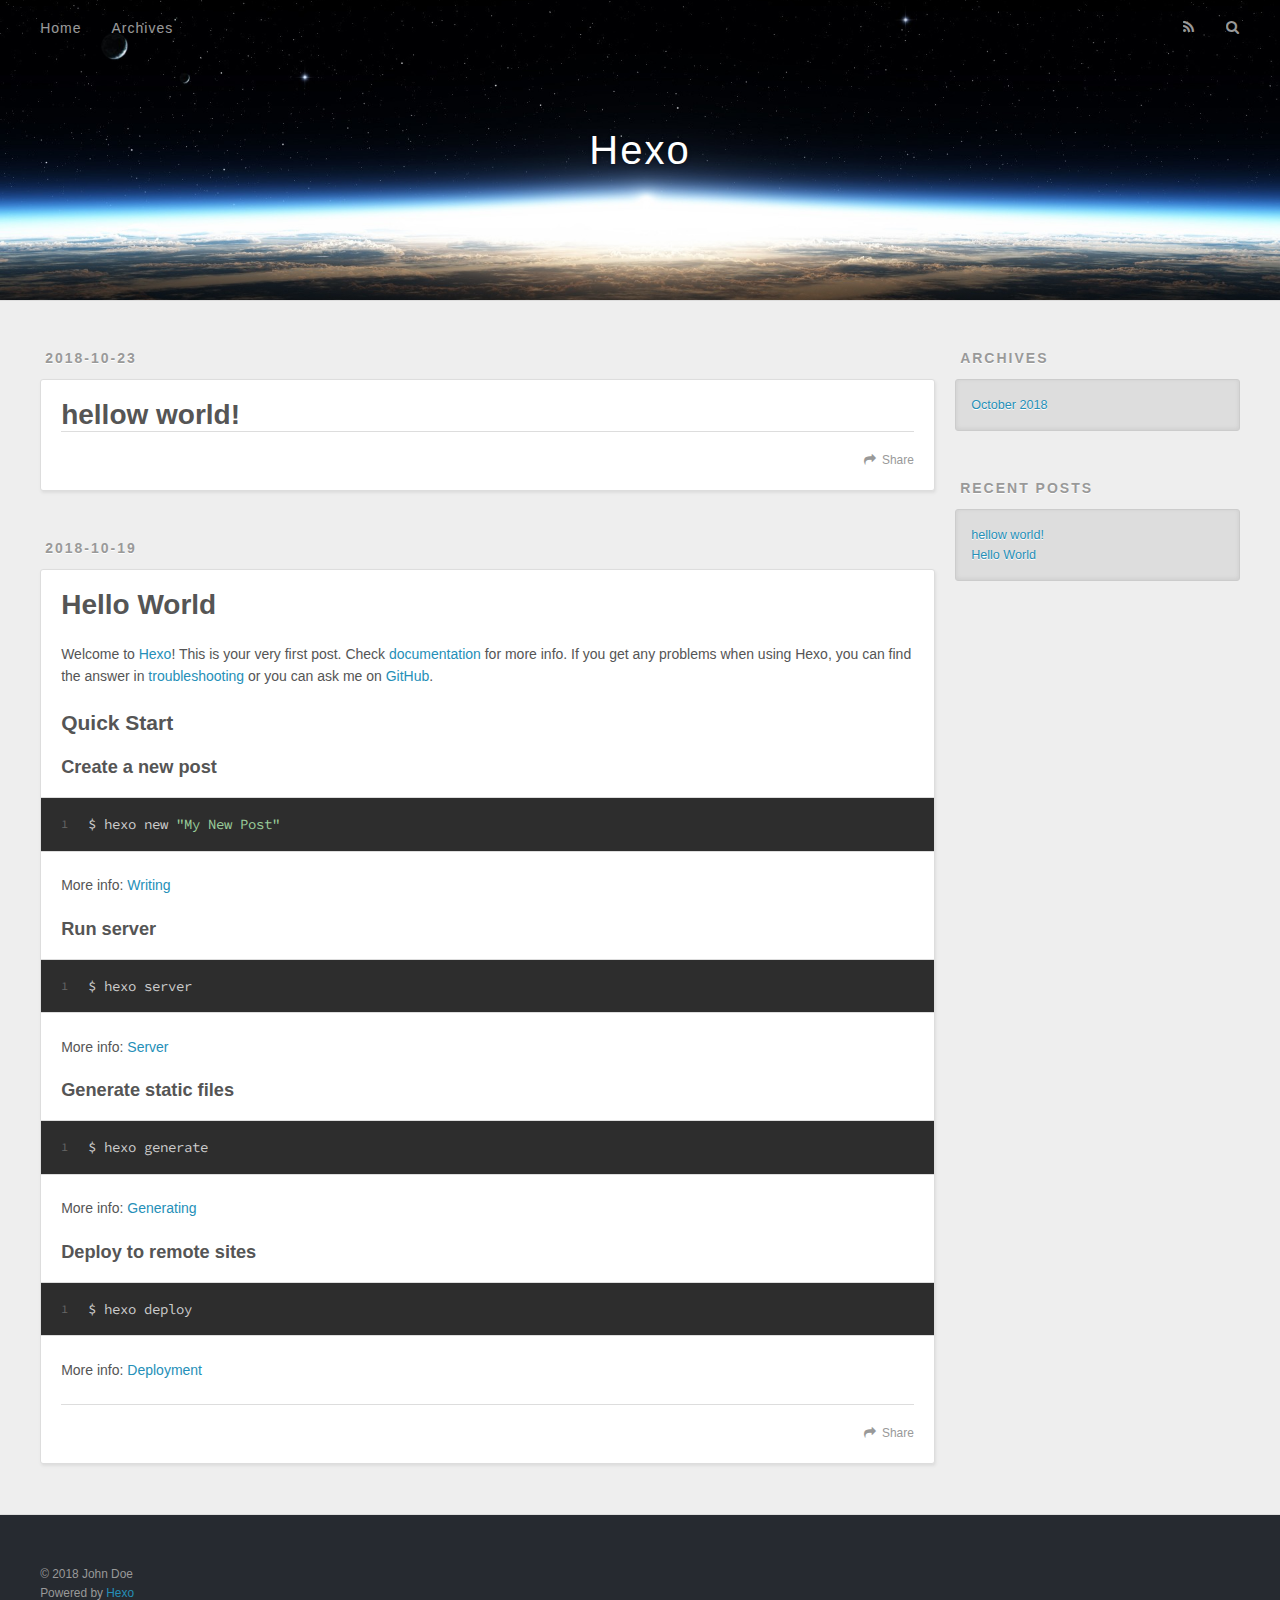
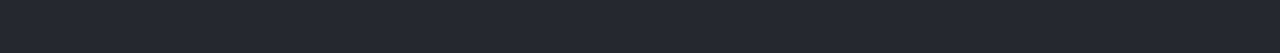
==== index.html @ 2b2d4b4b "Site updated: 2018-10-23 11:44:29" ====
<!DOCTYPE html>
<html>
<head><meta name="generator" content="Hexo 3.8.0">
  <meta charset="utf-8">
  

  
  <title>Hexo</title>
  <meta name="viewport" content="width=device-width, initial-scale=1, maximum-scale=1">
  <meta property="og:type" content="website">
<meta property="og:title" content="Hexo">
<meta property="og:url" content="http://yoursite.com/index.html">
<meta property="og:site_name" content="Hexo">
<meta property="og:locale" content="default">
<meta name="twitter:card" content="summary">
<meta name="twitter:title" content="Hexo">
  
    <link rel="alternate" href="/atom.xml" title="Hexo" type="application/atom+xml">
  
  
    <link rel="icon" href="/favicon.png">
  
  
    <link href="//fonts.googleapis.com/css?family=Source+Code+Pro" rel="stylesheet" type="text/css">
  
  <link rel="stylesheet" href="/css/style.css">
</head>
</html>
<body>
  <div id="container">
    <div id="wrap">
      <header id="header">
  <div id="banner"></div>
  <div id="header-outer" class="outer">
    <div id="header-title" class="inner">
      <h1 id="logo-wrap">
        <a href="/" id="logo">Hexo</a>
      </h1>
      
    </div>
    <div id="header-inner" class="inner">
      <nav id="main-nav">
        <a id="main-nav-toggle" class="nav-icon"></a>
        
          <a class="main-nav-link" href="/">Home</a>
        
          <a class="main-nav-link" href="/archives">Archives</a>
        
      </nav>
      <nav id="sub-nav">
        
          <a id="nav-rss-link" class="nav-icon" href="/atom.xml" title="RSS Feed"></a>
        
        <a id="nav-search-btn" class="nav-icon" title="Search"></a>
      </nav>
      <div id="search-form-wrap">
        <form action="//google.com/search" method="get" accept-charset="UTF-8" class="search-form"><input type="search" name="q" class="search-form-input" placeholder="Search"><button type="submit" class="search-form-submit">&#xF002;</button><input type="hidden" name="sitesearch" value="http://yoursite.com"></form>
      </div>
    </div>
  </div>
</header>
      <div class="outer">
        <section id="main">
  
    <article id="post-hellow-world" class="article article-type-post" itemscope="" itemprop="blogPost">
  <div class="article-meta">
    <a href="/2018/10/23/hellow-world/" class="article-date">
  <time datetime="2018-10-23T03:19:41.000Z" itemprop="datePublished">2018-10-23</time>
</a>
    
  </div>
  <div class="article-inner">
    
    
      <header class="article-header">
        
  
    <h1 itemprop="name">
      <a class="article-title" href="/2018/10/23/hellow-world/">hellow world!</a>
    </h1>
  

      </header>
    
    <div class="article-entry" itemprop="articleBody">
      
        
      
    </div>
    <footer class="article-footer">
      <a data-url="http://yoursite.com/2018/10/23/hellow-world/" data-id="cjnl6krxc0000c8vpb22lo4jm" class="article-share-link">Share</a>
      
      
    </footer>
  </div>
  
</article>


  
    <article id="post-hello-world" class="article article-type-post" itemscope="" itemprop="blogPost">
  <div class="article-meta">
    <a href="/2018/10/19/hello-world/" class="article-date">
  <time datetime="2018-10-19T15:38:50.820Z" itemprop="datePublished">2018-10-19</time>
</a>
    
  </div>
  <div class="article-inner">
    
    
      <header class="article-header">
        
  
    <h1 itemprop="name">
      <a class="article-title" href="/2018/10/19/hello-world/">Hello World</a>
    </h1>
  

      </header>
    
    <div class="article-entry" itemprop="articleBody">
      
        <p>Welcome to <a href="https://hexo.io/" target="_blank" rel="noopener">Hexo</a>! This is your very first post. Check <a href="https://hexo.io/docs/" target="_blank" rel="noopener">documentation</a> for more info. If you get any problems when using Hexo, you can find the answer in <a href="https://hexo.io/docs/troubleshooting.html" target="_blank" rel="noopener">troubleshooting</a> or you can ask me on <a href="https://github.com/hexojs/hexo/issues" target="_blank" rel="noopener">GitHub</a>.</p>
<h2 id="Quick-Start"><a href="#Quick-Start" class="headerlink" title="Quick Start"></a>Quick Start</h2><h3 id="Create-a-new-post"><a href="#Create-a-new-post" class="headerlink" title="Create a new post"></a>Create a new post</h3><figure class="highlight bash"><table><tr><td class="gutter"><pre><span class="line">1</span><br></pre></td><td class="code"><pre><span class="line">$ hexo new <span class="string">"My New Post"</span></span><br></pre></td></tr></table></figure>
<p>More info: <a href="https://hexo.io/docs/writing.html" target="_blank" rel="noopener">Writing</a></p>
<h3 id="Run-server"><a href="#Run-server" class="headerlink" title="Run server"></a>Run server</h3><figure class="highlight bash"><table><tr><td class="gutter"><pre><span class="line">1</span><br></pre></td><td class="code"><pre><span class="line">$ hexo server</span><br></pre></td></tr></table></figure>
<p>More info: <a href="https://hexo.io/docs/server.html" target="_blank" rel="noopener">Server</a></p>
<h3 id="Generate-static-files"><a href="#Generate-static-files" class="headerlink" title="Generate static files"></a>Generate static files</h3><figure class="highlight bash"><table><tr><td class="gutter"><pre><span class="line">1</span><br></pre></td><td class="code"><pre><span class="line">$ hexo generate</span><br></pre></td></tr></table></figure>
<p>More info: <a href="https://hexo.io/docs/generating.html" target="_blank" rel="noopener">Generating</a></p>
<h3 id="Deploy-to-remote-sites"><a href="#Deploy-to-remote-sites" class="headerlink" title="Deploy to remote sites"></a>Deploy to remote sites</h3><figure class="highlight bash"><table><tr><td class="gutter"><pre><span class="line">1</span><br></pre></td><td class="code"><pre><span class="line">$ hexo deploy</span><br></pre></td></tr></table></figure>
<p>More info: <a href="https://hexo.io/docs/deployment.html" target="_blank" rel="noopener">Deployment</a></p>

      
    </div>
    <footer class="article-footer">
      <a data-url="http://yoursite.com/2018/10/19/hello-world/" data-id="cjnl6krxg0001c8vpfjvu5htv" class="article-share-link">Share</a>
      
      
    </footer>
  </div>
  
</article>


  


</section>
        
          <aside id="sidebar">
  
    

  
    

  
    
  
    
  <div class="widget-wrap">
    <h3 class="widget-title">Archives</h3>
    <div class="widget">
      <ul class="archive-list"><li class="archive-list-item"><a class="archive-list-link" href="/archives/2018/10/">October 2018</a></li></ul>
    </div>
  </div>


  
    
  <div class="widget-wrap">
    <h3 class="widget-title">Recent Posts</h3>
    <div class="widget">
      <ul>
        
          <li>
            <a href="/2018/10/23/hellow-world/">hellow world!</a>
          </li>
        
          <li>
            <a href="/2018/10/19/hello-world/">Hello World</a>
          </li>
        
      </ul>
    </div>
  </div>

  
</aside>
        
      </div>
      <footer id="footer">
  
  <div class="outer">
    <div id="footer-info" class="inner">
      &copy; 2018 John Doe<br>
      Powered by <a href="http://hexo.io/" target="_blank">Hexo</a>
    </div>
  </div>
</footer>
    </div>
    <nav id="mobile-nav">
  
    <a href="/" class="mobile-nav-link">Home</a>
  
    <a href="/archives" class="mobile-nav-link">Archives</a>
  
</nav>
    

<script src="//ajax.googleapis.com/ajax/libs/jquery/2.0.3/jquery.min.js"></script>


  <link rel="stylesheet" href="/fancybox/jquery.fancybox.css">
  <script src="/fancybox/jquery.fancybox.pack.js"></script>


<script src="/js/script.js"></script>



  </div>
</body>
</html>
---- css/style.css ----
body {
  width: 100%;
}
body:before,
body:after {
  content: "";
  display: table;
}
body:after {
  clear: both;
}
html,
body,
div,
span,
applet,
object,
iframe,
h1,
h2,
h3,
h4,
h5,
h6,
p,
blockquote,
pre,
a,
abbr,
acronym,
address,
big,
cite,
code,
del,
dfn,
em,
img,
ins,
kbd,
q,
s,
samp,
small,
strike,
strong,
sub,
sup,
tt,
var,
dl,
dt,
dd,
ol,
ul,
li,
fieldset,
form,
label,
legend,
table,
caption,
tbody,
tfoot,
thead,
tr,
th,
td {
  margin: 0;
  padding: 0;
  border: 0;
  outline: 0;
  font-weight: inherit;
  font-style: inherit;
  font-family: inherit;
  font-size: 100%;
  vertical-align: baseline;
}
body {
  line-height: 1;
  color: #000;
  background: #fff;
}
ol,
ul {
  list-style: none;
}
table {
  border-collapse: separate;
  border-spacing: 0;
  vertical-align: middle;
}
caption,
th,
td {
  text-align: left;
  font-weight: normal;
  vertical-align: middle;
}
a img {
  border: none;
}
input,
button {
  margin: 0;
  padding: 0;
}
input::-moz-focus-inner,
button::-moz-focus-inner {
  border: 0;
  padding: 0;
}
@font-face {
  font-family: FontAwesome;
  font-style: normal;
  font-weight: normal;
  src: url("fonts/fontawesome-webfont.eot?v=#4.0.3");
  src: url("fonts/fontawesome-webfont.eot?#iefix&v=#4.0.3") format("embedded-opentype"), url("fonts/fontawesome-webfont.woff?v=#4.0.3") format("woff"), url("fonts/fontawesome-webfont.ttf?v=#4.0.3") format("truetype"), url("fonts/fontawesome-webfont.svg#fontawesomeregular?v=#4.0.3") format("svg");
}
html,
body,
#container {
  height: 100%;
}
body {
  background: #eee;
  font: 14px -apple-system, BlinkMacSystemFont, "Segoe UI", "Roboto", "Oxygen", "Ubuntu", "Cantarell", "Fira Sans", "Droid Sans", "Helvetica Neue", sans-serif;
  -webkit-text-size-adjust: 100%;
}
.outer {
  max-width: 1220px;
  margin: 0 auto;
  padding: 0 20px;
}
.outer:before,
.outer:after {
  content: "";
  display: table;
}
.outer:after {
  clear: both;
}
.inner {
  display: inline;
  float: left;
  width: 98.33333333333333%;
  margin: 0 0.833333333333333%;
}
.left,
.alignleft {
  float: left;
}
.right,
.alignright {
  float: right;
}
.clear {
  clear: both;
}
#container {
  position: relative;
}
.mobile-nav-on {
  overflow: hidden;
}
#wrap {
  height: 100%;
  width: 100%;
  position: absolute;
  top: 0;
  left: 0;
  -webkit-transition: 0.2s ease-out;
  -moz-transition: 0.2s ease-out;
  -ms-transition: 0.2s ease-out;
  transition: 0.2s ease-out;
  z-index: 1;
  background: #eee;
}
.mobile-nav-on #wrap {
  left: 280px;
}
@media screen and (min-width: 768px) {
  #main {
    display: inline;
    float: left;
    width: 73.33333333333333%;
    margin: 0 0.833333333333333%;
  }
}
.article-date,
.article-category-link,
.archive-year,
.widget-title {
  text-decoration: none;
  text-transform: uppercase;
  letter-spacing: 2px;
  color: #999;
  margin-bottom: 1em;
  margin-left: 5px;
  line-height: 1em;
  text-shadow: 0 1px #fff;
  font-weight: bold;
}
.article-inner,
.archive-article-inner {
  background: #fff;
  -webkit-box-shadow: 1px 2px 3px #ddd;
  box-shadow: 1px 2px 3px #ddd;
  border: 1px solid #ddd;
  border-radius: 3px;
}
.article-entry h1,
.widget h1 {
  font-size: 2em;
}
.article-entry h2,
.widget h2 {
  font-size: 1.5em;
}
.article-entry h3,
.widget h3 {
  font-size: 1.3em;
}
.article-entry h4,
.widget h4 {
  font-size: 1.2em;
}
.article-entry h5,
.widget h5 {
  font-size: 1em;
}
.article-entry h6,
.widget h6 {
  font-size: 1em;
  color: #999;
}
.article-entry hr,
.widget hr {
  border: 1px dashed #ddd;
}
.article-entry strong,
.widget strong {
  font-weight: bold;
}
.article-entry em,
.widget em,
.article-entry cite,
.widget cite {
  font-style: italic;
}
.article-entry sup,
.widget sup,
.article-entry sub,
.widget sub {
  font-size: 0.75em;
  line-height: 0;
  position: relative;
  vertical-align: baseline;
}
.article-entry sup,
.widget sup {
  top: -0.5em;
}
.article-entry sub,
.widget sub {
  bottom: -0.2em;
}
.article-entry small,
.widget small {
  font-size: 0.85em;
}
.article-entry acronym,
.widget acronym,
.article-entry abbr,
.widget abbr {
  border-bottom: 1px dotted;
}
.article-entry ul,
.widget ul,
.article-entry ol,
.widget ol,
.article-entry dl,
.widget dl {
  margin: 0 20px;
  line-height: 1.6em;
}
.article-entry ul ul,
.widget ul ul,
.article-entry ol ul,
.widget ol ul,
.article-entry ul ol,
.widget ul ol,
.article-entry ol ol,
.widget ol ol {
  margin-top: 0;
  margin-bottom: 0;
}
.article-entry ul,
.widget ul {
  list-style: disc;
}
.article-entry ol,
.widget ol {
  list-style: decimal;
}
.article-entry dt,
.widget dt {
  font-weight: bold;
}
#header {
  height: 300px;
  position: relative;
  border-bottom: 1px solid #ddd;
}
#header:before,
#header:after {
  content: "";
  position: absolute;
  left: 0;
  right: 0;
  height: 40px;
}
#header:before {
  top: 0;
  background: -webkit-linear-gradient(rgba(0,0,0,0.2), transparent);
  background: -moz-linear-gradient(rgba(0,0,0,0.2), transparent);
  background: -ms-linear-gradient(rgba(0,0,0,0.2), transparent);
  background: linear-gradient(rgba(0,0,0,0.2), transparent);
}
#header:after {
  bottom: 0;
  background: -webkit-linear-gradient(transparent, rgba(0,0,0,0.2));
  background: -moz-linear-gradient(transparent, rgba(0,0,0,0.2));
  background: -ms-linear-gradient(transparent, rgba(0,0,0,0.2));
  background: linear-gradient(transparent, rgba(0,0,0,0.2));
}
#header-outer {
  height: 100%;
  position: relative;
}
#header-inner {
  position: relative;
  overflow: hidden;
}
#banner {
  position: absolute;
  top: 0;
  left: 0;
  width: 100%;
  height: 100%;
  background: url("images/banner.jpg") center #000;
  -webkit-background-size: cover;
  -moz-background-size: cover;
  background-size: cover;
  z-index: -1;
}
#header-title {
  text-align: center;
  height: 40px;
  position: absolute;
  top: 50%;
  left: 0;
  margin-top: -20px;
}
#logo,
#subtitle {
  text-decoration: none;
  color: #fff;
  font-weight: 300;
  text-shadow: 0 1px 4px rgba(0,0,0,0.3);
}
#logo {
  font-size: 40px;
  line-height: 40px;
  letter-spacing: 2px;
}
#subtitle {
  font-size: 16px;
  line-height: 16px;
  letter-spacing: 1px;
}
#subtitle-wrap {
  margin-top: 16px;
}
#main-nav {
  float: left;
  margin-left: -15px;
}
.nav-icon,
.main-nav-link {
  float: left;
  color: #fff;
  opacity: 0.6;
  text-decoration: none;
  text-shadow: 0 1px rgba(0,0,0,0.2);
  -webkit-transition: opacity 0.2s;
  -moz-transition: opacity 0.2s;
  -ms-transition: opacity 0.2s;
  transition: opacity 0.2s;
  display: block;
  padding: 20px 15px;
}
.nav-icon:hover,
.main-nav-link:hover {
  opacity: 1;
}
.nav-icon {
  font-family: FontAwesome;
  text-align: center;
  font-size: 14px;
  width: 14px;
  height: 14px;
  padding: 20px 15px;
  position: relative;
  cursor: pointer;
}
.main-nav-link {
  font-weight: 300;
  letter-spacing: 1px;
}
@media screen and (max-width: 479px) {
  .main-nav-link {
    display: none;
  }
}
#main-nav-toggle {
  display: none;
}
#main-nav-toggle:before {
  content: "\f0c9";
}
@media screen and (max-width: 479px) {
  #main-nav-toggle {
    display: block;
  }
}
#sub-nav {
  float: right;
  margin-right: -15px;
}
#nav-rss-link:before {
  content: "\f09e";
}
#nav-search-btn:before {
  content: "\f002";
}
#search-form-wrap {
  position: absolute;
  top: 15px;
  width: 150px;
  height: 30px;
  right: -150px;
  opacity: 0;
  -webkit-transition: 0.2s ease-out;
  -moz-transition: 0.2s ease-out;
  -ms-transition: 0.2s ease-out;
  transition: 0.2s ease-out;
}
#search-form-wrap.on {
  opacity: 1;
  right: 0;
}
@media screen and (max-width: 479px) {
  #search-form-wrap {
    width: 100%;
    right: -100%;
  }
}
.search-form {
  position: absolute;
  top: 0;
  left: 0;
  right: 0;
  background: #fff;
  padding: 5px 15px;
  border-radius: 15px;
  -webkit-box-shadow: 0 0 10px rgba(0,0,0,0.3);
  box-shadow: 0 0 10px rgba(0,0,0,0.3);
}
.search-form-input {
  border: none;
  background: none;
  color: #555;
  width: 100%;
  font: 13px -apple-system, BlinkMacSystemFont, "Segoe UI", "Roboto", "Oxygen", "Ubuntu", "Cantarell", "Fira Sans", "Droid Sans", "Helvetica Neue", sans-serif;
  outline: none;
}
.search-form-input::-webkit-search-results-decoration,
.search-form-input::-webkit-search-cancel-button {
  -webkit-appearance: none;
}
.search-form-submit {
  position: absolute;
  top: 50%;
  right: 10px;
  margin-top: -7px;
  font: 13px FontAwesome;
  border: none;
  background: none;
  color: #bbb;
  cursor: pointer;
}
.search-form-submit:hover,
.search-form-submit:focus {
  color: #777;
}
.article {
  margin: 50px 0;
}
.article-inner {
  overflow: hidden;
}
.article-meta:before,
.article-meta:after {
  content: "";
  display: table;
}
.article-meta:after {
  clear: both;
}
.article-date {
  float: left;
}
.article-category {
  float: left;
  line-height: 1em;
  color: #ccc;
  text-shadow: 0 1px #fff;
  margin-left: 8px;
}
.article-category:before {
  content: "\2022";
}
.article-category-link {
  margin: 0 12px 1em;
}
.article-header {
  padding: 20px 20px 0;
}
.article-title {
  text-decoration: none;
  font-size: 2em;
  font-weight: bold;
  color: #555;
  line-height: 1.1em;
  -webkit-transition: color 0.2s;
  -moz-transition: color 0.2s;
  -ms-transition: color 0.2s;
  transition: color 0.2s;
}
a.article-title:hover {
  color: #258fb8;
}
.article-entry {
  color: #555;
  padding: 0 20px;
}
.article-entry:before,
.article-entry:after {
  content: "";
  display: table;
}
.article-entry:after {
  clear: both;
}
.article-entry p,
.article-entry table {
  line-height: 1.6em;
  margin: 1.6em 0;
}
.article-entry h1,
.article-entry h2,
.article-entry h3,
.article-entry h4,
.article-entry h5,
.article-entry h6 {
  font-weight: bold;
}
.article-entry h1,
.article-entry h2,
.article-entry h3,
.article-entry h4,
.article-entry h5,
.article-entry h6 {
  line-height: 1.1em;
  margin: 1.1em 0;
}
.article-entry a {
  color: #258fb8;
  text-decoration: none;
}
.article-entry a:hover {
  text-decoration: underline;
}
.article-entry ul,
.article-entry ol,
.article-entry dl {
  margin-top: 1.6em;
  margin-bottom: 1.6em;
}
.article-entry img,
.article-entry video {
  max-width: 100%;
  height: auto;
  display: block;
  margin: auto;
}
.article-entry iframe {
  border: none;
}
.article-entry table {
  width: 100%;
  border-collapse: collapse;
  border-spacing: 0;
}
.article-entry th {
  font-weight: bold;
  border-bottom: 3px solid #ddd;
  padding-bottom: 0.5em;
}
.article-entry td {
  border-bottom: 1px solid #ddd;
  padding: 10px 0;
}
.article-entry blockquote {
  font-family: Georgia, "Times New Roman", serif;
  font-size: 1.4em;
  margin: 1.6em 20px;
  text-align: center;
}
.article-entry blockquote footer {
  font-size: 14px;
  margin: 1.6em 0;
  font-family: -apple-system, BlinkMacSystemFont, "Segoe UI", "Roboto", "Oxygen", "Ubuntu", "Cantarell", "Fira Sans", "Droid Sans", "Helvetica Neue", sans-serif;
}
.article-entry blockquote footer cite:before {
  content: "—";
  padding: 0 0.5em;
}
.article-entry .pullquote {
  text-align: left;
  width: 45%;
  margin: 0;
}
.article-entry .pullquote.left {
  margin-left: 0.5em;
  margin-right: 1em;
}
.article-entry .pullquote.right {
  margin-right: 0.5em;
  margin-left: 1em;
}
.article-entry .caption {
  color: #999;
  display: block;
  font-size: 0.9em;
  margin-top: 0.5em;
  position: relative;
  text-align: center;
}
.article-entry .video-container {
  position: relative;
  padding-top: 56.25%;
  height: 0;
  overflow: hidden;
}
.article-entry .video-container iframe,
.article-entry .video-container object,
.article-entry .video-container embed {
  position: absolute;
  top: 0;
  left: 0;
  width: 100%;
  height: 100%;
  margin-top: 0;
}
.article-more-link a {
  display: inline-block;
  line-height: 1em;
  padding: 6px 15px;
  border-radius: 15px;
  background: #eee;
  color: #999;
  text-shadow: 0 1px #fff;
  text-decoration: none;
}
.article-more-link a:hover {
  background: #258fb8;
  color: #fff;
  text-decoration: none;
  text-shadow: 0 1px #1e7293;
}
.article-footer {
  font-size: 0.85em;
  line-height: 1.6em;
  border-top: 1px solid #ddd;
  padding-top: 1.6em;
  margin: 0 20px 20px;
}
.article-footer:before,
.article-footer:after {
  content: "";
  display: table;
}
.article-footer:after {
  clear: both;
}
.article-footer a {
  color: #999;
  text-decoration: none;
}
.article-footer a:hover {
  color: #555;
}
.article-tag-list-item {
  float: left;
  margin-right: 10px;
}
.article-tag-list-link:before {
  content: "#";
}
.article-comment-link {
  float: right;
}
.article-comment-link:before {
  content: "\f075";
  font-family: FontAwesome;
  padding-right: 8px;
}
.article-share-link {
  cursor: pointer;
  float: right;
  margin-left: 20px;
}
.article-share-link:before {
  content: "\f064";
  font-family: FontAwesome;
  padding-right: 6px;
}
#article-nav {
  position: relative;
}
#article-nav:before,
#article-nav:after {
  content: "";
  display: table;
}
#article-nav:after {
  clear: both;
}
@media screen and (min-width: 768px) {
  #article-nav {
    margin: 50px 0;
  }
  #article-nav:before {
    width: 8px;
    height: 8px;
    position: absolute;
    top: 50%;
    left: 50%;
    margin-top: -4px;
    margin-left: -4px;
    content: "";
    border-radius: 50%;
    background: #ddd;
    -webkit-box-shadow: 0 1px 2px #fff;
    box-shadow: 0 1px 2px #fff;
  }
}
.article-nav-link-wrap {
  text-decoration: none;
  text-shadow: 0 1px #fff;
  color: #999;
  -webkit-box-sizing: border-box;
  -moz-box-sizing: border-box;
  box-sizing: border-box;
  margin-top: 50px;
  text-align: center;
  display: block;
}
.article-nav-link-wrap:hover {
  color: #555;
}
@media screen and (min-width: 768px) {
  .article-nav-link-wrap {
    width: 50%;
    margin-top: 0;
  }
}
@media screen and (min-width: 768px) {
  #article-nav-newer {
    float: left;
    text-align: right;
    padding-right: 20px;
  }
}
@media screen and (min-width: 768px) {
  #article-nav-older {
    float: right;
    text-align: left;
    padding-left: 20px;
  }
}
.article-nav-caption {
  text-transform: uppercase;
  letter-spacing: 2px;
  color: #ddd;
  line-height: 1em;
  font-weight: bold;
}
#article-nav-newer .article-nav-caption {
  margin-right: -2px;
}
.article-nav-title {
  font-size: 0.85em;
  line-height: 1.6em;
  margin-top: 0.5em;
}
.article-share-box {
  position: absolute;
  display: none;
  background: #fff;
  -webkit-box-shadow: 1px 2px 10px rgba(0,0,0,0.2);
  box-shadow: 1px 2px 10px rgba(0,0,0,0.2);
  border-radius: 3px;
  margin-left: -145px;
  overflow: hidden;
  z-index: 1;
}
.article-share-box.on {
  display: block;
}
.article-share-input {
  width: 100%;
  background: none;
  -webkit-box-sizing: border-box;
  -moz-box-sizing: border-box;
  box-sizing: border-box;
  font: 14px -apple-system, BlinkMacSystemFont, "Segoe UI", "Roboto", "Oxygen", "Ubuntu", "Cantarell", "Fira Sans", "Droid Sans", "Helvetica Neue", sans-serif;
  padding: 0 15px;
  color: #555;
  outline: none;
  border: 1px solid #ddd;
  border-radius: 3px 3px 0 0;
  height: 36px;
  line-height: 36px;
}
.article-share-links {
  background: #eee;
}
.article-share-links:before,
.article-share-links:after {
  content: "";
  display: table;
}
.article-share-links:after {
  clear: both;
}
.article-share-twitter,
.article-share-facebook,
.article-share-pinterest,
.article-share-google {
  width: 50px;
  height: 36px;
  display: block;
  float: left;
  position: relative;
  color: #999;
  text-shadow: 0 1px #fff;
}
.article-share-twitter:before,
.article-share-facebook:before,
.article-share-pinterest:before,
.article-share-google:before {
  font-size: 20px;
  font-family: FontAwesome;
  width: 20px;
  height: 20px;
  position: absolute;
  top: 50%;
  left: 50%;
  margin-top: -10px;
  margin-left: -10px;
  text-align: center;
}
.article-share-twitter:hover,
.article-share-facebook:hover,
.article-share-pinterest:hover,
.article-share-google:hover {
  color: #fff;
}
.article-share-twitter:before {
  content: "\f099";
}
.article-share-twitter:hover {
  background: #00aced;
  text-shadow: 0 1px #008abe;
}
.article-share-facebook:before {
  content: "\f09a";
}
.article-share-facebook:hover {
  background: #3b5998;
  text-shadow: 0 1px #2f477a;
}
.article-share-pinterest:before {
  content: "\f0d2";
}
.article-share-pinterest:hover {
  background: #cb2027;
  text-shadow: 0 1px #a21a1f;
}
.article-share-google:before {
  content: "\f0d5";
}
.article-share-google:hover {
  background: #dd4b39;
  text-shadow: 0 1px #be3221;
}
.article-gallery {
  background: #000;
  position: relative;
}
.article-gallery-photos {
  position: relative;
  overflow: hidden;
}
.article-gallery-img {
  display: none;
  max-width: 100%;
}
.article-gallery-img:first-child {
  display: block;
}
.article-gallery-img.loaded {
  position: absolute;
  display: block;
}
.article-gallery-img img {
  display: block;
  max-width: 100%;
  margin: 0 auto;
}
#comments {
  background: #fff;
  -webkit-box-shadow: 1px 2px 3px #ddd;
  box-shadow: 1px 2px 3px #ddd;
  padding: 20px;
  border: 1px solid #ddd;
  border-radius: 3px;
  margin: 50px 0;
}
#comments a {
  color: #258fb8;
}
.archives-wrap {
  margin: 50px 0;
}
.archives:before,
.archives:after {
  content: "";
  display: table;
}
.archives:after {
  clear: both;
}
.archive-year-wrap {
  margin-bottom: 1em;
}
.archives {
  -webkit-column-gap: 10px;
  -moz-column-gap: 10px;
  column-gap: 10px;
}
@media screen and (min-width: 480px) and (max-width: 767px) {
  .archives {
    -webkit-column-count: 2;
    -moz-column-count: 2;
    column-count: 2;
  }
}
@media screen and (min-width: 768px) {
  .archives {
    -webkit-column-count: 3;
    -moz-column-count: 3;
    column-count: 3;
  }
}
.archive-article {
  -webkit-column-break-inside: avoid;
  page-break-inside: avoid;
  overflow: hidden;
  break-inside: avoid-column;
}
.archive-article-inner {
  padding: 10px;
  margin-bottom: 15px;
}
.archive-article-title {
  text-decoration: none;
  font-weight: bold;
  color: #555;
  -webkit-transition: color 0.2s;
  -moz-transition: color 0.2s;
  -ms-transition: color 0.2s;
  transition: color 0.2s;
  line-height: 1.6em;
}
.archive-article-title:hover {
  color: #258fb8;
}
.archive-article-footer {
  margin-top: 1em;
}
.archive-article-date {
  color: #999;
  text-decoration: none;
  font-size: 0.85em;
  line-height: 1em;
  margin-bottom: 0.5em;
  display: block;
}
#page-nav {
  margin: 50px auto;
  background: #fff;
  -webkit-box-shadow: 1px 2px 3px #ddd;
  box-shadow: 1px 2px 3px #ddd;
  border: 1px solid #ddd;
  border-radius: 3px;
  text-align: center;
  color: #999;
  overflow: hidden;
}
#page-nav:before,
#page-nav:after {
  content: "";
  display: table;
}
#page-nav:after {
  clear: both;
}
#page-nav a,
#page-nav span {
  padding: 10px 20px;
  line-height: 1;
  height: 2ex;
}
#page-nav a {
  color: #999;
  text-decoration: none;
}
#page-nav a:hover {
  background: #999;
  color: #fff;
}
#page-nav .prev {
  float: left;
}
#page-nav .next {
  float: right;
}
#page-nav .page-number {
  display: inline-block;
}
@media screen and (max-width: 479px) {
  #page-nav .page-number {
    display: none;
  }
}
#page-nav .current {
  color: #555;
  font-weight: bold;
}
#page-nav .space {
  color: #ddd;
}
#footer {
  background: #262a30;
  padding: 50px 0;
  border-top: 1px solid #ddd;
  color: #999;
}
#footer a {
  color: #258fb8;
  text-decoration: none;
}
#footer a:hover {
  text-decoration: underline;
}
#footer-info {
  line-height: 1.6em;
  font-size: 0.85em;
}
.article-entry pre,
.article-entry .highlight {
  background: #2d2d2d;
  margin: 0 -20px;
  padding: 15px 20px;
  border-style: solid;
  border-color: #ddd;
  border-width: 1px 0;
  overflow: auto;
  color: #ccc;
  line-height: 22.400000000000002px;
}
.article-entry .highlight .gutter pre,
.article-entry .gist .gist-file .gist-data .line-numbers {
  color: #666;
  font-size: 0.85em;
}
.article-entry pre,
.article-entry code {
  font-family: "Source Code Pro", Consolas, Monaco, Menlo, Consolas, monospace;
}
.article-entry code {
  background: #eee;
  text-shadow: 0 1px #fff;
  padding: 0 0.3em;
}
.article-entry pre code {
  background: none;
  text-shadow: none;
  padding: 0;
}
.article-entry .highlight pre {
  border: none;
  margin: 0;
  padding: 0;
}
.article-entry .highlight table {
  margin: 0;
  width: auto;
}
.article-entry .highlight td {
  border: none;
  padding: 0;
}
.article-entry .highlight figcaption {
  font-size: 0.85em;
  color: #999;
  line-height: 1em;
  margin-bottom: 1em;
}
.article-entry .highlight figcaption:before,
.article-entry .highlight figcaption:after {
  content: "";
  display: table;
}
.article-entry .highlight figcaption:after {
  clear: both;
}
.article-entry .highlight figcaption a {
  float: right;
}
.article-entry .highlight .gutter pre {
  text-align: right;
  padding-right: 20px;
}
.article-entry .highlight .line {
  height: 22.400000000000002px;
}
.article-entry .highlight .line.marked {
  background: #515151;
}
.article-entry .gist {
  margin: 0 -20px;
  border-style: solid;
  border-color: #ddd;
  border-width: 1px 0;
  background: #2d2d2d;
  padding: 15px 20px 15px 0;
}
.article-entry .gist .gist-file {
  border: none;
  font-family: "Source Code Pro", Consolas, Monaco, Menlo, Consolas, monospace;
  margin: 0;
}
.article-entry .gist .gist-file .gist-data {
  background: none;
  border: none;
}
.article-entry .gist .gist-file .gist-data .line-numbers {
  background: none;
  border: none;
  padding: 0 20px 0 0;
}
.article-entry .gist .gist-file .gist-data .line-data {
  padding: 0 !important;
}
.article-entry .gist .gist-file .highlight {
  margin: 0;
  padding: 0;
  border: none;
}
.article-entry .gist .gist-file .gist-meta {
  background: #2d2d2d;
  color: #999;
  font: 0.85em -apple-system, BlinkMacSystemFont, "Segoe UI", "Roboto", "Oxygen", "Ubuntu", "Cantarell", "Fira Sans", "Droid Sans", "Helvetica Neue", sans-serif;
  text-shadow: 0 0;
  padding: 0;
  margin-top: 1em;
  margin-left: 20px;
}
.article-entry .gist .gist-file .gist-meta a {
  color: #258fb8;
  font-weight: normal;
}
.article-entry .gist .gist-file .gist-meta a:hover {
  text-decoration: underline;
}
pre .comment,
pre .title {
  color: #999;
}
pre .variable,
pre .attribute,
pre .tag,
pre .regexp,
pre .ruby .constant,
pre .xml .tag .title,
pre .xml .pi,
pre .xml .doctype,
pre .html .doctype,
pre .css .id,
pre .css .class,
pre .css .pseudo {
  color: #f2777a;
}
pre .number,
pre .preprocessor,
pre .built_in,
pre .literal,
pre .params,
pre .constant {
  color: #f99157;
}
pre .class,
pre .ruby .class .title,
pre .css .rules .attribute {
  color: #9c9;
}
pre .string,
pre .value,
pre .inheritance,
pre .header,
pre .ruby .symbol,
pre .xml .cdata {
  color: #9c9;
}
pre .css .hexcolor {
  color: #6cc;
}
pre .function,
pre .python .decorator,
pre .python .title,
pre .ruby .function .title,
pre .ruby .title .keyword,
pre .perl .sub,
pre .javascript .title,
pre .coffeescript .title {
  color: #69c;
}
pre .keyword,
pre .javascript .function {
  color: #c9c;
}
@media screen and (max-width: 479px) {
  #mobile-nav {
    position: absolute;
    top: 0;
    left: 0;
    width: 280px;
    height: 100%;
    background: #191919;
    border-right: 1px solid #fff;
  }
}
@media screen and (max-width: 479px) {
  .mobile-nav-link {
    display: block;
    color: #999;
    text-decoration: none;
    padding: 15px 20px;
    font-weight: bold;
  }
  .mobile-nav-link:hover {
    color: #fff;
  }
}
@media screen and (min-width: 768px) {
  #sidebar {
    display: inline;
    float: left;
    width: 23.333333333333332%;
    margin: 0 0.833333333333333%;
  }
}
.widget-wrap {
  margin: 50px 0;
}
.widget {
  color: #777;
  text-shadow: 0 1px #fff;
  background: #ddd;
  -webkit-box-shadow: 0 -1px 4px #ccc inset;
  box-shadow: 0 -1px 4px #ccc inset;
  border: 1px solid #ccc;
  padding: 15px;
  border-radius: 3px;
}
.widget a {
  color: #258fb8;
  text-decoration: none;
}
.widget a:hover {
  text-decoration: underline;
}
.widget ul ul,
.widget ol ul,
.widget dl ul,
.widget ul ol,
.widget ol ol,
.widget dl ol,
.widget ul dl,
.widget ol dl,
.widget dl dl {
  margin-left: 15px;
  list-style: disc;
}
.widget {
  line-height: 1.6em;
  word-wrap: break-word;
  font-size: 0.9em;
}
.widget ul,
.widget ol {
  list-style: none;
  margin: 0;
}
.widget ul ul,
.widget ol ul,
.widget ul ol,
.widget ol ol {
  margin: 0 20px;
}
.widget ul ul,
.widget ol ul {
  list-style: disc;
}
.widget ul ol,
.widget ol ol {
  list-style: decimal;
}
.category-list-count,
.tag-list-count,
.archive-list-count {
  padding-left: 5px;
  color: #999;
  font-size: 0.85em;
}
.category-list-count:before,
.tag-list-count:before,
.archive-list-count:before {
  content: "(";
}
.category-list-count:after,
.tag-list-count:after,
.archive-list-count:after {
  content: ")";
}
.tagcloud a {
  margin-right: 5px;
  display: inline-block;
}
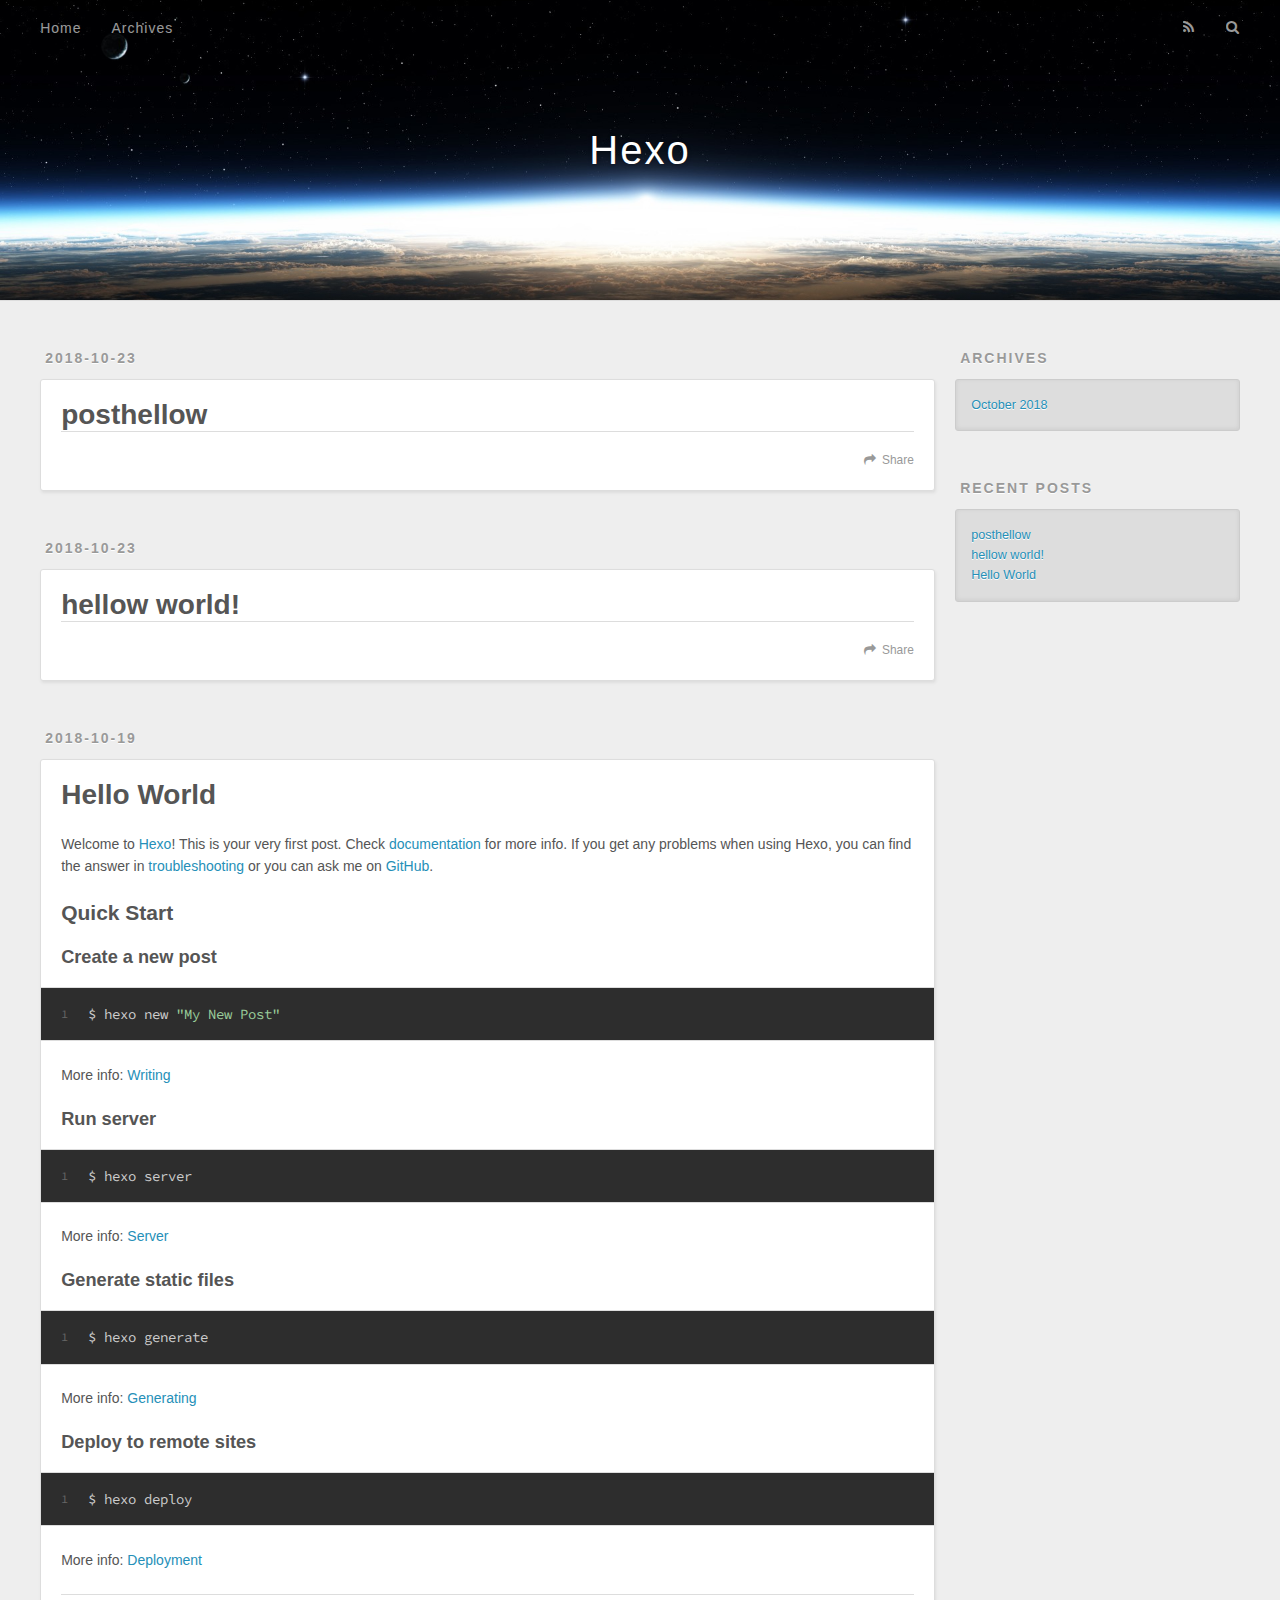
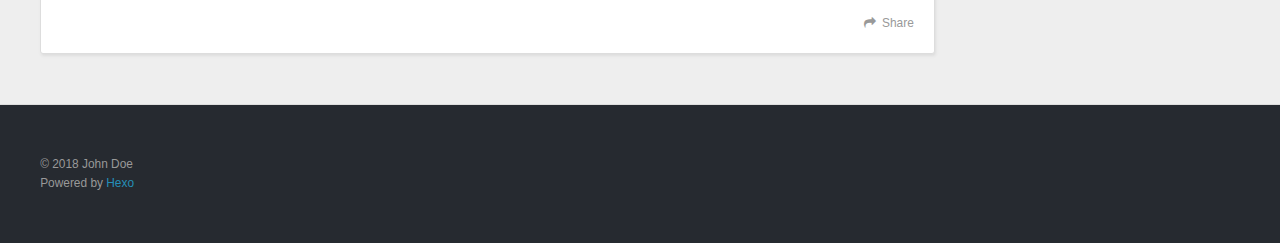
==== commit 45586625: "Site updated: 2018-10-23 11:47:29" ====
--- a/index.html
+++ b/index.html
@@ -62,6 +62,42 @@
       <div class="outer">
         <section id="main">
   
+    <article id="post-posthellow" class="article article-type-post" itemscope="" itemprop="blogPost">
+  <div class="article-meta">
+    <a href="/2018/10/23/posthellow/" class="article-date">
+  <time datetime="2018-10-23T03:46:20.000Z" itemprop="datePublished">2018-10-23</time>
+</a>
+    
+  </div>
+  <div class="article-inner">
+    
+    
+      <header class="article-header">
+        
+  
+    <h1 itemprop="name">
+      <a class="article-title" href="/2018/10/23/posthellow/">posthellow</a>
+    </h1>
+  
+
+      </header>
+    
+    <div class="article-entry" itemprop="articleBody">
+      
+        
+      
+    </div>
+    <footer class="article-footer">
+      <a data-url="http://yoursite.com/2018/10/23/posthellow/" data-id="cjnl6vi5r0001hsvp4lm8q36u" class="article-share-link">Share</a>
+      
+      
+    </footer>
+  </div>
+  
+</article>
+
+
+  
     <article id="post-hellow-world" class="article article-type-post" itemscope="" itemprop="blogPost">
   <div class="article-meta">
     <a href="/2018/10/23/hellow-world/" class="article-date">
@@ -88,7 +124,7 @@
       
     </div>
     <footer class="article-footer">
-      <a data-url="http://yoursite.com/2018/10/23/hellow-world/" data-id="cjnl6krxc0000c8vpb22lo4jm" class="article-share-link">Share</a>
+      <a data-url="http://yoursite.com/2018/10/23/hellow-world/" data-id="cjnl6vi5n0000hsvpixcb2wyi" class="article-share-link">Share</a>
       
       
     </footer>
@@ -133,7 +169,7 @@
       
     </div>
     <footer class="article-footer">
-      <a data-url="http://yoursite.com/2018/10/19/hello-world/" data-id="cjnl6krxg0001c8vpfjvu5htv" class="article-share-link">Share</a>
+      <a data-url="http://yoursite.com/2018/10/19/hello-world/" data-id="cjnl6vi5t0002hsvp70mmua6p" class="article-share-link">Share</a>
       
       
     </footer>
@@ -174,6 +210,10 @@
       <ul>
         
           <li>
+            <a href="/2018/10/23/posthellow/">posthellow</a>
+          </li>
+        
+          <li>
             <a href="/2018/10/23/hellow-world/">hellow world!</a>
           </li>
         
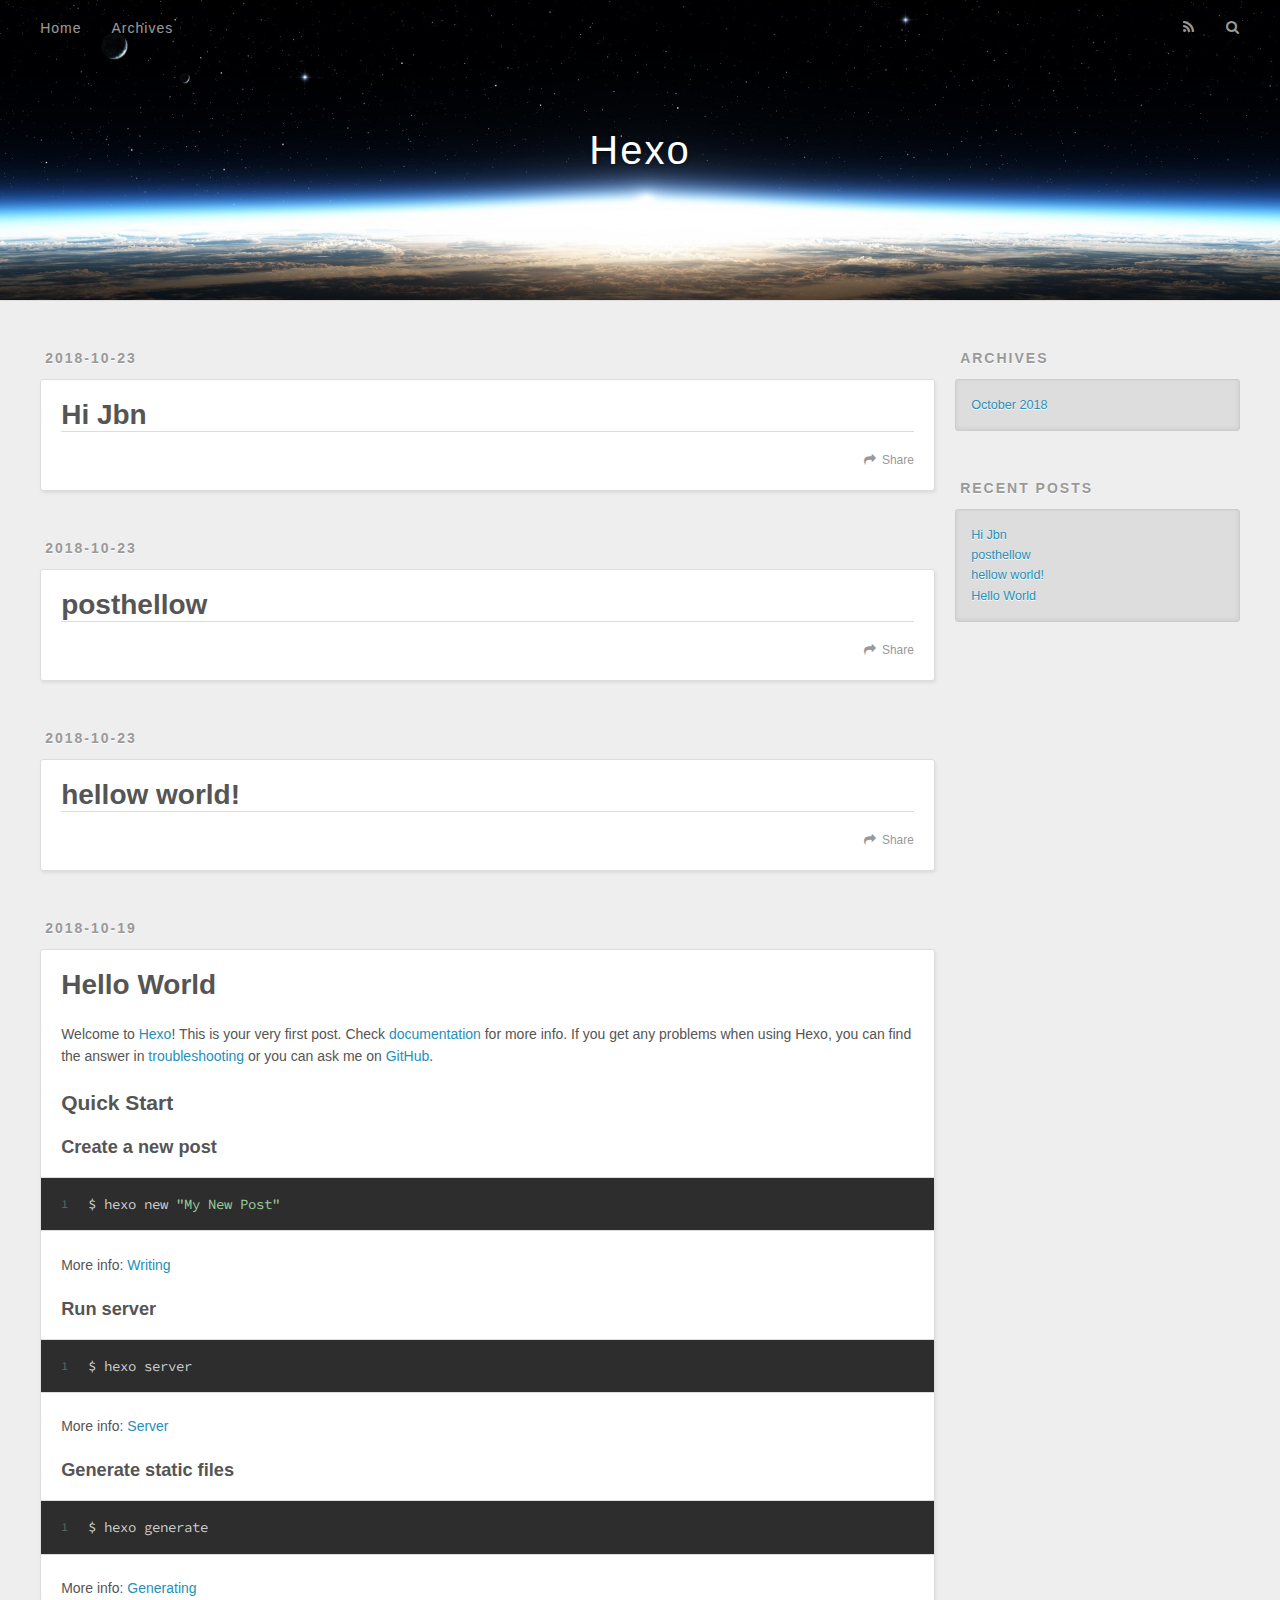
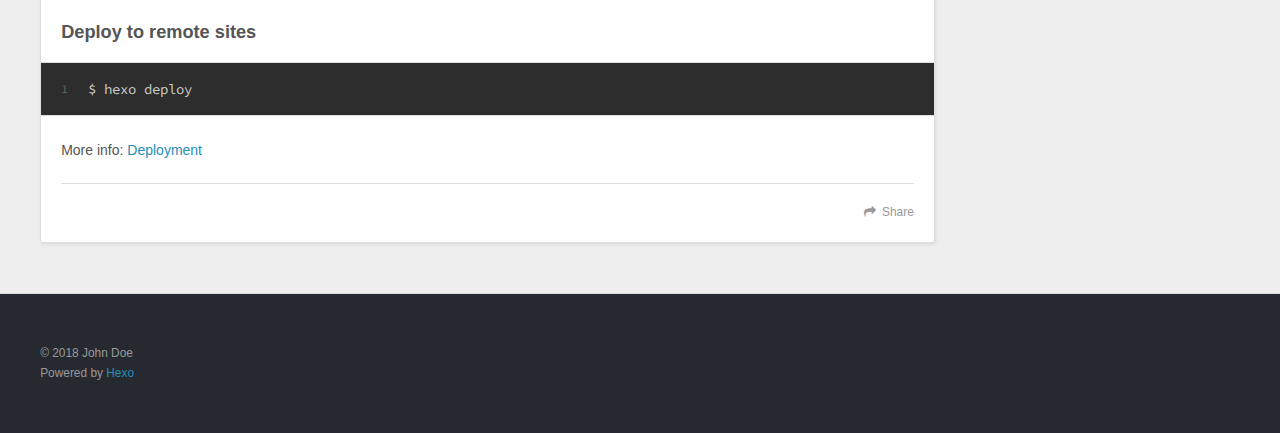
==== commit b1423295: "Site updated: 2018-10-23 12:19:00" ====
--- a/index.html
+++ b/index.html
@@ -62,6 +62,42 @@
       <div class="outer">
         <section id="main">
   
+    <article id="post-Hi-Jbn" class="article article-type-post" itemscope="" itemprop="blogPost">
+  <div class="article-meta">
+    <a href="/2018/10/23/Hi-Jbn/" class="article-date">
+  <time datetime="2018-10-23T04:18:52.000Z" itemprop="datePublished">2018-10-23</time>
+</a>
+    
+  </div>
+  <div class="article-inner">
+    
+    
+      <header class="article-header">
+        
+  
+    <h1 itemprop="name">
+      <a class="article-title" href="/2018/10/23/Hi-Jbn/">Hi Jbn</a>
+    </h1>
+  
+
+      </header>
+    
+    <div class="article-entry" itemprop="articleBody">
+      
+        
+      
+    </div>
+    <footer class="article-footer">
+      <a data-url="http://yoursite.com/2018/10/23/Hi-Jbn/" data-id="cjnl801ay000084vpjc5lbygg" class="article-share-link">Share</a>
+      
+      
+    </footer>
+  </div>
+  
+</article>
+
+
+  
     <article id="post-posthellow" class="article article-type-post" itemscope="" itemprop="blogPost">
   <div class="article-meta">
     <a href="/2018/10/23/posthellow/" class="article-date">
@@ -88,7 +124,7 @@
       
     </div>
     <footer class="article-footer">
-      <a data-url="http://yoursite.com/2018/10/23/posthellow/" data-id="cjnl6vi5r0001hsvp4lm8q36u" class="article-share-link">Share</a>
+      <a data-url="http://yoursite.com/2018/10/23/posthellow/" data-id="cjnl801bw000384vp1u85vpzu" class="article-share-link">Share</a>
       
       
     </footer>
@@ -124,7 +160,7 @@
       
     </div>
     <footer class="article-footer">
-      <a data-url="http://yoursite.com/2018/10/23/hellow-world/" data-id="cjnl6vi5n0000hsvpixcb2wyi" class="article-share-link">Share</a>
+      <a data-url="http://yoursite.com/2018/10/23/hellow-world/" data-id="cjnl801b1000184vpq7s7wvh3" class="article-share-link">Share</a>
       
       
     </footer>
@@ -169,7 +205,7 @@
       
     </div>
     <footer class="article-footer">
-      <a data-url="http://yoursite.com/2018/10/19/hello-world/" data-id="cjnl6vi5t0002hsvp70mmua6p" class="article-share-link">Share</a>
+      <a data-url="http://yoursite.com/2018/10/19/hello-world/" data-id="cjnl801bu000284vptoy4xrn0" class="article-share-link">Share</a>
       
       
     </footer>
@@ -210,6 +246,10 @@
       <ul>
         
           <li>
+            <a href="/2018/10/23/Hi-Jbn/">Hi Jbn</a>
+          </li>
+        
+          <li>
             <a href="/2018/10/23/posthellow/">posthellow</a>
           </li>
         
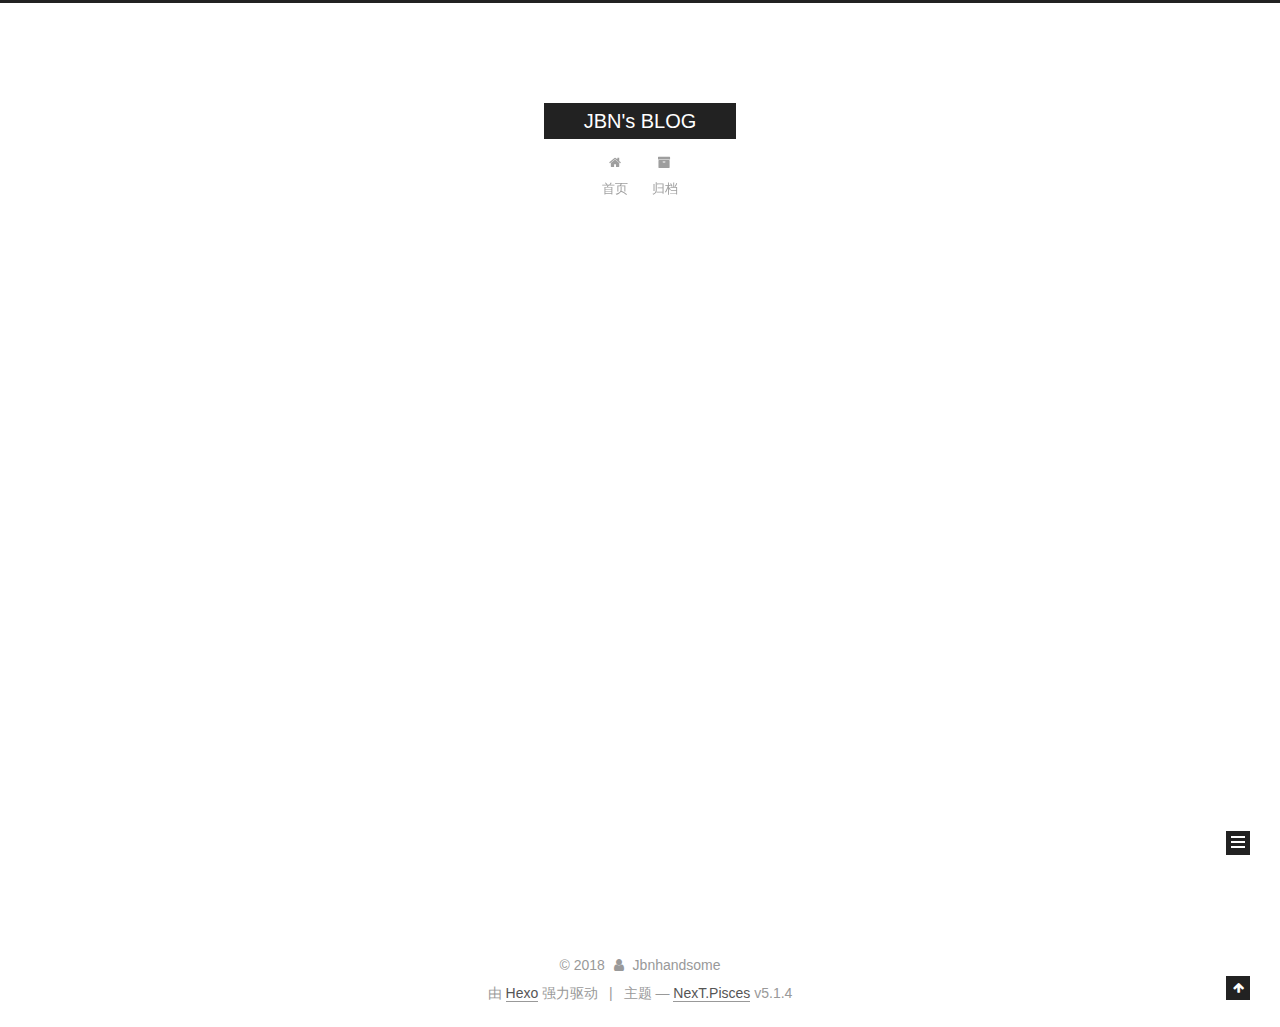
==== commit b86fec25: "Site updated: 2018-10-25 23:14:56" ====
--- a/index.html
+++ b/index.html
@@ -1,304 +1,762 @@
 <!DOCTYPE html>
-<html>
+
+
+
+  
+
+
+<html class="theme-next pisces use-motion" lang="zh-Hans">
 <head><meta name="generator" content="Hexo 3.8.0">
-  <meta charset="utf-8">
-  
-
-  
-  <title>Hexo</title>
-  <meta name="viewport" content="width=device-width, initial-scale=1, maximum-scale=1">
-  <meta property="og:type" content="website">
-<meta property="og:title" content="Hexo">
+  <meta charset="UTF-8">
+<meta http-equiv="X-UA-Compatible" content="IE=edge">
+<meta name="viewport" content="width=device-width, initial-scale=1, maximum-scale=1">
+<meta name="theme-color" content="#222">
+
+
+
+
+
+
+
+
+
+<meta http-equiv="Cache-Control" content="no-transform">
+<meta http-equiv="Cache-Control" content="no-siteapp">
+
+
+
+
+
+
+
+
+
+
+
+
+
+
+
+
+  
+  
+  <link href="/lib/fancybox/source/jquery.fancybox.css?v=2.1.5" rel="stylesheet" type="text/css">
+
+
+
+
+
+
+
+<link href="/lib/font-awesome/css/font-awesome.min.css?v=4.6.2" rel="stylesheet" type="text/css">
+
+<link href="/css/main.css?v=5.1.4" rel="stylesheet" type="text/css">
+
+
+  <link rel="apple-touch-icon" sizes="180x180" href="/images/apple-touch-icon-next.png?v=5.1.4">
+
+
+  <link rel="icon" type="image/png" sizes="32x32" href="/images/favicon-32x32-next.png?v=5.1.4">
+
+
+  <link rel="icon" type="image/png" sizes="16x16" href="/images/favicon-16x16-next.png?v=5.1.4">
+
+
+  <link rel="mask-icon" href="/images/logo.svg?v=5.1.4" color="#222">
+
+
+
+
+
+  <meta name="keywords" content="Hexo, NexT">
+
+
+
+
+
+
+
+
+
+
+<meta name="description" content="The end is always near.">
+<meta name="keywords" content="Blog">
+<meta property="og:type" content="website">
+<meta property="og:title" content="JBN&#39;s BLOG">
 <meta property="og:url" content="http://yoursite.com/index.html">
-<meta property="og:site_name" content="Hexo">
-<meta property="og:locale" content="default">
+<meta property="og:site_name" content="JBN&#39;s BLOG">
+<meta property="og:description" content="The end is always near.">
+<meta property="og:locale" content="zh-Hans">
 <meta name="twitter:card" content="summary">
-<meta name="twitter:title" content="Hexo">
-  
-    <link rel="alternate" href="/atom.xml" title="Hexo" type="application/atom+xml">
-  
-  
-    <link rel="icon" href="/favicon.png">
-  
-  
-    <link href="//fonts.googleapis.com/css?family=Source+Code+Pro" rel="stylesheet" type="text/css">
-  
-  <link rel="stylesheet" href="/css/style.css">
+<meta name="twitter:title" content="JBN&#39;s BLOG">
+<meta name="twitter:description" content="The end is always near.">
+
+
+
+<script type="text/javascript" id="hexo.configurations">
+  var NexT = window.NexT || {};
+  var CONFIG = {
+    root: '/',
+    scheme: 'Pisces',
+    version: '5.1.4',
+    sidebar: {"position":"left","display":"post","offset":12,"b2t":false,"scrollpercent":false,"onmobile":false},
+    fancybox: true,
+    tabs: true,
+    motion: {"enable":true,"async":false,"transition":{"post_block":"fadeIn","post_header":"slideDownIn","post_body":"slideDownIn","coll_header":"slideLeftIn","sidebar":"slideUpIn"}},
+    duoshuo: {
+      userId: '0',
+      author: '博主'
+    },
+    algolia: {
+      applicationID: '',
+      apiKey: '',
+      indexName: '',
+      hits: {"per_page":10},
+      labels: {"input_placeholder":"Search for Posts","hits_empty":"We didn't find any results for the search: ${query}","hits_stats":"${hits} results found in ${time} ms"}
+    }
+  };
+</script>
+
+
+
+  <link rel="canonical" href="http://yoursite.com/">
+
+
+
+
+
+  <title>JBN's BLOG</title>
+  
+
+
+
+
+
+
+
+
 </head>
-</html>
-<body>
-  <div id="container">
-    <div id="wrap">
-      <header id="header">
-  <div id="banner"></div>
-  <div id="header-outer" class="outer">
-    <div id="header-title" class="inner">
-      <h1 id="logo-wrap">
-        <a href="/" id="logo">Hexo</a>
-      </h1>
-      
+
+<body itemscope="" itemtype="http://schema.org/WebPage" lang="zh-Hans">
+
+  
+  
+    
+  
+
+  <div class="container sidebar-position-left 
+  page-home">
+    <div class="headband"></div>
+
+    <header id="header" class="header" itemscope="" itemtype="http://schema.org/WPHeader">
+      <div class="header-inner"><div class="site-brand-wrapper">
+  <div class="site-meta ">
+    
+
+    <div class="custom-logo-site-title">
+      <a href="/" class="brand" rel="start">
+        <span class="logo-line-before"><i></i></span>
+        <span class="site-title">JBN's BLOG</span>
+        <span class="logo-line-after"><i></i></span>
+      </a>
     </div>
-    <div id="header-inner" class="inner">
-      <nav id="main-nav">
-        <a id="main-nav-toggle" class="nav-icon"></a>
-        
-          <a class="main-nav-link" href="/">Home</a>
-        
-          <a class="main-nav-link" href="/archives">Archives</a>
-        
-      </nav>
-      <nav id="sub-nav">
-        
-          <a id="nav-rss-link" class="nav-icon" href="/atom.xml" title="RSS Feed"></a>
-        
-        <a id="nav-search-btn" class="nav-icon" title="Search"></a>
-      </nav>
-      <div id="search-form-wrap">
-        <form action="//google.com/search" method="get" accept-charset="UTF-8" class="search-form"><input type="search" name="q" class="search-form-input" placeholder="Search"><button type="submit" class="search-form-submit">&#xF002;</button><input type="hidden" name="sitesearch" value="http://yoursite.com"></form>
-      </div>
+      
+        <p class="site-subtitle"></p>
+      
+  </div>
+
+  <div class="site-nav-toggle">
+    <button>
+      <span class="btn-bar"></span>
+      <span class="btn-bar"></span>
+      <span class="btn-bar"></span>
+    </button>
+  </div>
+</div>
+
+<nav class="site-nav">
+  
+
+  
+    <ul id="menu" class="menu">
+      
+        
+        <li class="menu-item menu-item-home">
+          <a href="/" rel="section">
+            
+              <i class="menu-item-icon fa fa-fw fa-home"></i> <br>
+            
+            首页
+          </a>
+        </li>
+      
+        
+        <li class="menu-item menu-item-archives">
+          <a href="/archives/" rel="section">
+            
+              <i class="menu-item-icon fa fa-fw fa-archive"></i> <br>
+            
+            归档
+          </a>
+        </li>
+      
+
+      
+    </ul>
+  
+
+  
+</nav>
+
+
+
+ </div>
+    </header>
+
+    <main id="main" class="main">
+      <div class="main-inner">
+        <div class="content-wrap">
+          <div id="content" class="content">
+            
+  <section id="posts" class="posts-expand">
+    
+      
+
+  
+
+  
+  
+  
+
+  <article class="post post-type-normal" itemscope="" itemtype="http://schema.org/Article">
+  
+  
+  
+  <div class="post-block">
+    <link itemprop="mainEntityOfPage" href="http://yoursite.com/2018/10/23/Hi-Jbn/">
+
+    <span hidden itemprop="author" itemscope="" itemtype="http://schema.org/Person">
+      <meta itemprop="name" content="Jbnhandsome">
+      <meta itemprop="description" content="">
+      <meta itemprop="image" content="/images/avatar.gif">
+    </span>
+
+    <span hidden itemprop="publisher" itemscope="" itemtype="http://schema.org/Organization">
+      <meta itemprop="name" content="JBN's BLOG">
+    </span>
+
+    
+      <header class="post-header">
+
+        
+        
+          <h1 class="post-title" itemprop="name headline">
+                
+                <a class="post-title-link" href="/2018/10/23/Hi-Jbn/" itemprop="url">Hi Jbn</a></h1>
+        
+
+        <div class="post-meta">
+          <span class="post-time">
+            
+              <span class="post-meta-item-icon">
+                <i class="fa fa-calendar-o"></i>
+              </span>
+              
+                <span class="post-meta-item-text">发表于</span>
+              
+              <time title="创建于" itemprop="dateCreated datePublished" datetime="2018-10-23T12:18:52+08:00">
+                2018-10-23
+              </time>
+            
+
+            
+
+            
+          </span>
+
+          
+
+          
+            
+          
+
+          
+          
+
+          
+
+          
+
+          
+
+        </div>
+      </header>
+    
+
+    
+    
+    
+    <div class="post-body" itemprop="articleBody">
+
+      
+      
+
+      
+        
+          
+          
+          
+          <!--noindex-->
+          <div class="post-button text-center">
+            <a class="btn" href="/2018/10/23/Hi-Jbn/#more" rel="contents">
+              阅读全文 &raquo;
+            </a>
+          </div>
+          <!--/noindex-->
+        
+      
+    </div>
+    
+    
+    
+
+    
+
+    
+
+    
+
+    <footer class="post-footer">
+      
+
+      
+
+      
+
+      
+      
+        <div class="post-eof"></div>
+      
+    </footer>
+  </div>
+  
+  
+  
+  </article>
+
+
+    
+      
+
+  
+
+  
+  
+  
+
+  <article class="post post-type-normal" itemscope="" itemtype="http://schema.org/Article">
+  
+  
+  
+  <div class="post-block">
+    <link itemprop="mainEntityOfPage" href="http://yoursite.com/2018/10/19/hello-world/">
+
+    <span hidden itemprop="author" itemscope="" itemtype="http://schema.org/Person">
+      <meta itemprop="name" content="Jbnhandsome">
+      <meta itemprop="description" content="">
+      <meta itemprop="image" content="/images/avatar.gif">
+    </span>
+
+    <span hidden itemprop="publisher" itemscope="" itemtype="http://schema.org/Organization">
+      <meta itemprop="name" content="JBN's BLOG">
+    </span>
+
+    
+      <header class="post-header">
+
+        
+        
+          <h1 class="post-title" itemprop="name headline">
+                
+                <a class="post-title-link" href="/2018/10/19/hello-world/" itemprop="url">Hello World</a></h1>
+        
+
+        <div class="post-meta">
+          <span class="post-time">
+            
+              <span class="post-meta-item-icon">
+                <i class="fa fa-calendar-o"></i>
+              </span>
+              
+                <span class="post-meta-item-text">发表于</span>
+              
+              <time title="创建于" itemprop="dateCreated datePublished" datetime="2018-10-19T23:38:50+08:00">
+                2018-10-19
+              </time>
+            
+
+            
+
+            
+          </span>
+
+          
+
+          
+            
+          
+
+          
+          
+
+          
+
+          
+
+          
+
+        </div>
+      </header>
+    
+
+    
+    
+    
+    <div class="post-body" itemprop="articleBody">
+
+      
+      
+
+      
+        
+          
+          Welcome to Hexo! This is your very first post. Check documentation for more info. If you get any problems when using Hexo, you can find the answer in 
+          ...
+          <!--noindex-->
+          <div class="post-button text-center">
+            <a class="btn" href="/2018/10/19/hello-world/#more" rel="contents">
+              阅读全文 &raquo;
+            </a>
+          </div>
+          <!--/noindex-->
+        
+      
+    </div>
+    
+    
+    
+
+    
+
+    
+
+    
+
+    <footer class="post-footer">
+      
+
+      
+
+      
+
+      
+      
+        <div class="post-eof"></div>
+      
+    </footer>
+  </div>
+  
+  
+  
+  </article>
+
+
+    
+  </section>
+
+  
+
+
+          </div>
+          
+
+
+          
+
+        </div>
+        
+          
+  
+  <div class="sidebar-toggle">
+    <div class="sidebar-toggle-line-wrap">
+      <span class="sidebar-toggle-line sidebar-toggle-line-first"></span>
+      <span class="sidebar-toggle-line sidebar-toggle-line-middle"></span>
+      <span class="sidebar-toggle-line sidebar-toggle-line-last"></span>
     </div>
   </div>
-</header>
-      <div class="outer">
-        <section id="main">
-  
-    <article id="post-Hi-Jbn" class="article article-type-post" itemscope="" itemprop="blogPost">
-  <div class="article-meta">
-    <a href="/2018/10/23/Hi-Jbn/" class="article-date">
-  <time datetime="2018-10-23T04:18:52.000Z" itemprop="datePublished">2018-10-23</time>
-</a>
-    
+
+  <aside id="sidebar" class="sidebar">
+    
+    <div class="sidebar-inner">
+
+      
+
+      
+
+      <section class="site-overview-wrap sidebar-panel sidebar-panel-active">
+        <div class="site-overview">
+          <div class="site-author motion-element" itemprop="author" itemscope="" itemtype="http://schema.org/Person">
+            
+              <p class="site-author-name" itemprop="name">Jbnhandsome</p>
+              <p class="site-description motion-element" itemprop="description">The end is always near.</p>
+          </div>
+
+          <nav class="site-state motion-element">
+
+            
+              <div class="site-state-item site-state-posts">
+              
+                <a href="/archives/">
+              
+                  <span class="site-state-item-count">2</span>
+                  <span class="site-state-item-name">日志</span>
+                </a>
+              </div>
+            
+
+            
+
+            
+
+          </nav>
+
+          
+
+          
+            <div class="links-of-author motion-element">
+                
+                  <span class="links-of-author-item">
+                    <a href="https://github.com/jbnhandsome" target="_blank" title="GitHub">
+                      
+                        <i class="fa fa-fw fa-github"></i>GitHub</a>
+                  </span>
+                
+            </div>
+          
+
+          
+          
+
+          
+          
+
+          
+
+        </div>
+      </section>
+
+      
+
+      
+
+    </div>
+  </aside>
+
+
+        
+      </div>
+    </main>
+
+    <footer id="footer" class="footer">
+      <div class="footer-inner">
+        <div class="copyright">&copy; <span itemprop="copyrightYear">2018</span>
+  <span class="with-love">
+    <i class="fa fa-user"></i>
+  </span>
+  <span class="author" itemprop="copyrightHolder">Jbnhandsome</span>
+
+  
+</div>
+
+
+  <div class="powered-by">由 <a class="theme-link" target="_blank" href="https://hexo.io">Hexo</a> 强力驱动</div>
+
+
+
+  <span class="post-meta-divider">|</span>
+
+
+
+  <div class="theme-info">主题 &mdash; <a class="theme-link" target="_blank" href="https://github.com/iissnan/hexo-theme-next">NexT.Pisces</a> v5.1.4</div>
+
+
+
+
+        
+
+
+
+
+
+
+
+        
+      </div>
+    </footer>
+
+    
+      <div class="back-to-top">
+        <i class="fa fa-arrow-up"></i>
+        
+      </div>
+    
+
+    
+
   </div>
-  <div class="article-inner">
-    
-    
-      <header class="article-header">
-        
-  
-    <h1 itemprop="name">
-      <a class="article-title" href="/2018/10/23/Hi-Jbn/">Hi Jbn</a>
-    </h1>
-  
-
-      </header>
-    
-    <div class="article-entry" itemprop="articleBody">
-      
-        
-      
-    </div>
-    <footer class="article-footer">
-      <a data-url="http://yoursite.com/2018/10/23/Hi-Jbn/" data-id="cjnl801ay000084vpjc5lbygg" class="article-share-link">Share</a>
-      
-      
-    </footer>
-  </div>
-  
-</article>
-
-
-  
-    <article id="post-posthellow" class="article article-type-post" itemscope="" itemprop="blogPost">
-  <div class="article-meta">
-    <a href="/2018/10/23/posthellow/" class="article-date">
-  <time datetime="2018-10-23T03:46:20.000Z" itemprop="datePublished">2018-10-23</time>
-</a>
-    
-  </div>
-  <div class="article-inner">
-    
-    
-      <header class="article-header">
-        
-  
-    <h1 itemprop="name">
-      <a class="article-title" href="/2018/10/23/posthellow/">posthellow</a>
-    </h1>
-  
-
-      </header>
-    
-    <div class="article-entry" itemprop="articleBody">
-      
-        
-      
-    </div>
-    <footer class="article-footer">
-      <a data-url="http://yoursite.com/2018/10/23/posthellow/" data-id="cjnl801bw000384vp1u85vpzu" class="article-share-link">Share</a>
-      
-      
-    </footer>
-  </div>
-  
-</article>
-
-
-  
-    <article id="post-hellow-world" class="article article-type-post" itemscope="" itemprop="blogPost">
-  <div class="article-meta">
-    <a href="/2018/10/23/hellow-world/" class="article-date">
-  <time datetime="2018-10-23T03:19:41.000Z" itemprop="datePublished">2018-10-23</time>
-</a>
-    
-  </div>
-  <div class="article-inner">
-    
-    
-      <header class="article-header">
-        
-  
-    <h1 itemprop="name">
-      <a class="article-title" href="/2018/10/23/hellow-world/">hellow world!</a>
-    </h1>
-  
-
-      </header>
-    
-    <div class="article-entry" itemprop="articleBody">
-      
-        
-      
-    </div>
-    <footer class="article-footer">
-      <a data-url="http://yoursite.com/2018/10/23/hellow-world/" data-id="cjnl801b1000184vpq7s7wvh3" class="article-share-link">Share</a>
-      
-      
-    </footer>
-  </div>
-  
-</article>
-
-
-  
-    <article id="post-hello-world" class="article article-type-post" itemscope="" itemprop="blogPost">
-  <div class="article-meta">
-    <a href="/2018/10/19/hello-world/" class="article-date">
-  <time datetime="2018-10-19T15:38:50.820Z" itemprop="datePublished">2018-10-19</time>
-</a>
-    
-  </div>
-  <div class="article-inner">
-    
-    
-      <header class="article-header">
-        
-  
-    <h1 itemprop="name">
-      <a class="article-title" href="/2018/10/19/hello-world/">Hello World</a>
-    </h1>
-  
-
-      </header>
-    
-    <div class="article-entry" itemprop="articleBody">
-      
-        <p>Welcome to <a href="https://hexo.io/" target="_blank" rel="noopener">Hexo</a>! This is your very first post. Check <a href="https://hexo.io/docs/" target="_blank" rel="noopener">documentation</a> for more info. If you get any problems when using Hexo, you can find the answer in <a href="https://hexo.io/docs/troubleshooting.html" target="_blank" rel="noopener">troubleshooting</a> or you can ask me on <a href="https://github.com/hexojs/hexo/issues" target="_blank" rel="noopener">GitHub</a>.</p>
-<h2 id="Quick-Start"><a href="#Quick-Start" class="headerlink" title="Quick Start"></a>Quick Start</h2><h3 id="Create-a-new-post"><a href="#Create-a-new-post" class="headerlink" title="Create a new post"></a>Create a new post</h3><figure class="highlight bash"><table><tr><td class="gutter"><pre><span class="line">1</span><br></pre></td><td class="code"><pre><span class="line">$ hexo new <span class="string">"My New Post"</span></span><br></pre></td></tr></table></figure>
-<p>More info: <a href="https://hexo.io/docs/writing.html" target="_blank" rel="noopener">Writing</a></p>
-<h3 id="Run-server"><a href="#Run-server" class="headerlink" title="Run server"></a>Run server</h3><figure class="highlight bash"><table><tr><td class="gutter"><pre><span class="line">1</span><br></pre></td><td class="code"><pre><span class="line">$ hexo server</span><br></pre></td></tr></table></figure>
-<p>More info: <a href="https://hexo.io/docs/server.html" target="_blank" rel="noopener">Server</a></p>
-<h3 id="Generate-static-files"><a href="#Generate-static-files" class="headerlink" title="Generate static files"></a>Generate static files</h3><figure class="highlight bash"><table><tr><td class="gutter"><pre><span class="line">1</span><br></pre></td><td class="code"><pre><span class="line">$ hexo generate</span><br></pre></td></tr></table></figure>
-<p>More info: <a href="https://hexo.io/docs/generating.html" target="_blank" rel="noopener">Generating</a></p>
-<h3 id="Deploy-to-remote-sites"><a href="#Deploy-to-remote-sites" class="headerlink" title="Deploy to remote sites"></a>Deploy to remote sites</h3><figure class="highlight bash"><table><tr><td class="gutter"><pre><span class="line">1</span><br></pre></td><td class="code"><pre><span class="line">$ hexo deploy</span><br></pre></td></tr></table></figure>
-<p>More info: <a href="https://hexo.io/docs/deployment.html" target="_blank" rel="noopener">Deployment</a></p>
-
-      
-    </div>
-    <footer class="article-footer">
-      <a data-url="http://yoursite.com/2018/10/19/hello-world/" data-id="cjnl801bu000284vptoy4xrn0" class="article-share-link">Share</a>
-      
-      
-    </footer>
-  </div>
-  
-</article>
-
-
-  
-
-
-</section>
-        
-          <aside id="sidebar">
-  
-    
-
-  
-    
-
-  
-    
-  
-    
-  <div class="widget-wrap">
-    <h3 class="widget-title">Archives</h3>
-    <div class="widget">
-      <ul class="archive-list"><li class="archive-list-item"><a class="archive-list-link" href="/archives/2018/10/">October 2018</a></li></ul>
-    </div>
-  </div>
-
-
-  
-    
-  <div class="widget-wrap">
-    <h3 class="widget-title">Recent Posts</h3>
-    <div class="widget">
-      <ul>
-        
-          <li>
-            <a href="/2018/10/23/Hi-Jbn/">Hi Jbn</a>
-          </li>
-        
-          <li>
-            <a href="/2018/10/23/posthellow/">posthellow</a>
-          </li>
-        
-          <li>
-            <a href="/2018/10/23/hellow-world/">hellow world!</a>
-          </li>
-        
-          <li>
-            <a href="/2018/10/19/hello-world/">Hello World</a>
-          </li>
-        
-      </ul>
-    </div>
-  </div>
-
-  
-</aside>
-        
-      </div>
-      <footer id="footer">
-  
-  <div class="outer">
-    <div id="footer-info" class="inner">
-      &copy; 2018 John Doe<br>
-      Powered by <a href="http://hexo.io/" target="_blank">Hexo</a>
-    </div>
-  </div>
-</footer>
-    </div>
-    <nav id="mobile-nav">
-  
-    <a href="/" class="mobile-nav-link">Home</a>
-  
-    <a href="/archives" class="mobile-nav-link">Archives</a>
-  
-</nav>
-    
-
-<script src="//ajax.googleapis.com/ajax/libs/jquery/2.0.3/jquery.min.js"></script>
-
-
-  <link rel="stylesheet" href="/fancybox/jquery.fancybox.css">
-  <script src="/fancybox/jquery.fancybox.pack.js"></script>
-
-
-<script src="/js/script.js"></script>
-
-
-
-  </div>
+
+  
+
+<script type="text/javascript">
+  if (Object.prototype.toString.call(window.Promise) !== '[object Function]') {
+    window.Promise = null;
+  }
+</script>
+
+
+
+
+
+
+
+
+
+  
+
+
+
+
+
+
+
+
+
+
+
+
+  
+  
+    <script type="text/javascript" src="/lib/jquery/index.js?v=2.1.3"></script>
+  
+
+  
+  
+    <script type="text/javascript" src="/lib/fastclick/lib/fastclick.min.js?v=1.0.6"></script>
+  
+
+  
+  
+    <script type="text/javascript" src="/lib/jquery_lazyload/jquery.lazyload.js?v=1.9.7"></script>
+  
+
+  
+  
+    <script type="text/javascript" src="/lib/velocity/velocity.min.js?v=1.2.1"></script>
+  
+
+  
+  
+    <script type="text/javascript" src="/lib/velocity/velocity.ui.min.js?v=1.2.1"></script>
+  
+
+  
+  
+    <script type="text/javascript" src="/lib/fancybox/source/jquery.fancybox.pack.js?v=2.1.5"></script>
+  
+
+
+  
+
+
+  <script type="text/javascript" src="/js/src/utils.js?v=5.1.4"></script>
+
+  <script type="text/javascript" src="/js/src/motion.js?v=5.1.4"></script>
+
+
+
+  
+  
+
+
+  <script type="text/javascript" src="/js/src/affix.js?v=5.1.4"></script>
+
+  <script type="text/javascript" src="/js/src/schemes/pisces.js?v=5.1.4"></script>
+
+
+
+  
+
+  
+
+
+  <script type="text/javascript" src="/js/src/bootstrap.js?v=5.1.4"></script>
+
+
+
+  
+
+
+  
+
+
+
+
+	
+
+
+
+
+
+  
+
+
+
+
+
+  
+
+
+
+
+
+
+
+
+
+
+
+
+  
+
+
+
+
+
+  
+
+  
+
+  
+
+  
+  
+
+  
+
+  
+
+  
+
+  
 </body>
-</html>+</html>
--- a/css/main.css
+++ b/css/main.css
@@ -0,0 +1,2662 @@
+/* normalize.css v3.0.2 | MIT License | git.io/normalize */
+html {
+  font-family: sans-serif; /* 1 */
+  -ms-text-size-adjust: 100%; /* 2 */
+  -webkit-text-size-adjust: 100%; /* 2 */
+}
+body {
+  margin: 0;
+}
+article,
+aside,
+details,
+figcaption,
+figure,
+footer,
+header,
+hgroup,
+main,
+menu,
+nav,
+section,
+summary {
+  display: block;
+}
+audio,
+canvas,
+progress,
+video {
+  display: inline-block; /* 1 */
+  vertical-align: baseline; /* 2 */
+}
+audio:not([controls]) {
+  display: none;
+  height: 0;
+}
+[hidden],
+template {
+  display: none;
+}
+a {
+  background-color: transparent;
+}
+a:active,
+a:hover {
+  outline: 0;
+}
+abbr[title] {
+  border-bottom: 1px dotted;
+}
+b,
+strong {
+  font-weight: bold;
+}
+dfn {
+  font-style: italic;
+}
+h1 {
+  font-size: 2em;
+  margin: 0.67em 0;
+}
+mark {
+  background: #ff0;
+  color: #000;
+}
+small {
+  font-size: 80%;
+}
+sub,
+sup {
+  font-size: 75%;
+  line-height: 0;
+  position: relative;
+  vertical-align: baseline;
+}
+sup {
+  top: -0.5em;
+}
+sub {
+  bottom: -0.25em;
+}
+img {
+  border: 0;
+}
+svg:not(:root) {
+  overflow: hidden;
+}
+figure {
+  margin: 1em 40px;
+}
+hr {
+  -moz-box-sizing: content-box;
+  box-sizing: content-box;
+  height: 0;
+}
+pre {
+  overflow: auto;
+}
+code,
+kbd,
+pre,
+samp {
+  font-family: monospace, monospace;
+  font-size: 1em;
+}
+button,
+input,
+optgroup,
+select,
+textarea {
+  color: inherit; /* 1 */
+  font: inherit; /* 2 */
+  margin: 0; /* 3 */
+}
+button {
+  overflow: visible;
+}
+button,
+select {
+  text-transform: none;
+}
+button,
+html input[type="button"],
+input[type="reset"],
+input[type="submit"] {
+  -webkit-appearance: button; /* 2 */
+  cursor: pointer; /* 3 */
+}
+button[disabled],
+html input[disabled] {
+  cursor: default;
+}
+button::-moz-focus-inner,
+input::-moz-focus-inner {
+  border: 0;
+  padding: 0;
+}
+input {
+  line-height: normal;
+}
+input[type="checkbox"],
+input[type="radio"] {
+  box-sizing: border-box; /* 1 */
+  padding: 0; /* 2 */
+}
+input[type="number"]::-webkit-inner-spin-button,
+input[type="number"]::-webkit-outer-spin-button {
+  height: auto;
+}
+input[type="search"] {
+  -webkit-appearance: textfield; /* 1 */
+  -moz-box-sizing: content-box;
+  -webkit-box-sizing: content-box; /* 2 */
+  box-sizing: content-box;
+}
+input[type="search"]::-webkit-search-cancel-button,
+input[type="search"]::-webkit-search-decoration {
+  -webkit-appearance: none;
+}
+fieldset {
+  border: 1px solid #c0c0c0;
+  margin: 0 2px;
+  padding: 0.35em 0.625em 0.75em;
+}
+legend {
+  border: 0; /* 1 */
+  padding: 0; /* 2 */
+}
+textarea {
+  overflow: auto;
+}
+optgroup {
+  font-weight: bold;
+}
+table {
+  border-collapse: collapse;
+  border-spacing: 0;
+}
+td,
+th {
+  padding: 0;
+}
+::selection {
+  background: #262a30;
+  color: #fff;
+}
+body {
+  position: relative;
+  font-family: 'Lato', "PingFang SC", "Microsoft YaHei", sans-serif;
+  font-size: 14px;
+  line-height: 2;
+  color: #555;
+  background: #fff;
+}
+@media (max-width: 767px) {
+  body {
+    padding-right: 0 !important;
+  }
+}
+@media (min-width: 768px) and (max-width: 991px) {
+  body {
+    padding-right: 0 !important;
+  }
+}
+@media (min-width: 1600px) {
+  body {
+    font-size: 16px;
+  }
+}
+h1,
+h2,
+h3,
+h4,
+h5,
+h6 {
+  margin: 0;
+  padding: 0;
+  font-weight: bold;
+  line-height: 1.5;
+  font-family: 'Lato', "PingFang SC", "Microsoft YaHei", sans-serif;
+}
+h2,
+h3,
+h4,
+h5,
+h6 {
+  margin: 20px 0 15px;
+}
+h1 {
+  font-size: 22px;
+}
+@media (max-width: 767px) {
+  h1 {
+    font-size: 18px;
+  }
+}
+h2 {
+  font-size: 20px;
+}
+@media (max-width: 767px) {
+  h2 {
+    font-size: 16px;
+  }
+}
+h3 {
+  font-size: 18px;
+}
+@media (max-width: 767px) {
+  h3 {
+    font-size: 14px;
+  }
+}
+h4 {
+  font-size: 16px;
+}
+@media (max-width: 767px) {
+  h4 {
+    font-size: 12px;
+  }
+}
+h5 {
+  font-size: 14px;
+}
+@media (max-width: 767px) {
+  h5 {
+    font-size: 10px;
+  }
+}
+h6 {
+  font-size: 12px;
+}
+@media (max-width: 767px) {
+  h6 {
+    font-size: 8px;
+  }
+}
+p {
+  margin: 0 0 20px 0;
+}
+a {
+  color: #555;
+  text-decoration: none;
+  outline: none;
+  border-bottom: 1px solid #999;
+  word-wrap: break-word;
+}
+a:hover {
+  color: #222;
+  border-bottom-color: #222;
+}
+blockquote {
+  margin: 0;
+  padding: 0;
+}
+img {
+  display: block;
+  margin: auto;
+  max-width: 100%;
+  height: auto;
+}
+hr {
+  margin: 40px 0;
+  height: 3px;
+  border: none;
+  background-color: #ddd;
+  background-image: repeating-linear-gradient(-45deg, #fff, #fff 4px, transparent 4px, transparent 8px);
+}
+blockquote {
+  padding: 0 15px;
+  color: #666;
+  border-left: 4px solid #ddd;
+}
+blockquote cite::before {
+  content: "-";
+  padding: 0 5px;
+}
+dt {
+  font-weight: 700;
+}
+dd {
+  margin: 0;
+  padding: 0;
+}
+kbd {
+  border: 1px solid #ccc;
+  border-radius: 0.2em;
+  box-shadow: 0.1em 0.1em 0.2em rgba(0,0,0,0.1);
+  background-color: #f9f9f9;
+  font-family: inherit;
+  background-image: -webkit-linear-gradient(top, #eee, #fff, #eee);
+  padding: 0.1em 0.3em;
+  white-space: nowrap;
+}
+.text-left {
+  text-align: left;
+}
+.text-center {
+  text-align: center;
+}
+.text-right {
+  text-align: right;
+}
+.text-justify {
+  text-align: justify;
+}
+.text-nowrap {
+  white-space: nowrap;
+}
+.text-lowercase {
+  text-transform: lowercase;
+}
+.text-uppercase {
+  text-transform: uppercase;
+}
+.text-capitalize {
+  text-transform: capitalize;
+}
+.center-block {
+  display: block;
+  margin-left: auto;
+  margin-right: auto;
+}
+.clearfix:before,
+.clearfix:after {
+  content: " ";
+  display: table;
+}
+.clearfix:after {
+  clear: both;
+}
+.pullquote {
+  width: 45%;
+}
+.pullquote.left {
+  float: left;
+  margin-left: 5px;
+  margin-right: 10px;
+}
+.pullquote.right {
+  float: right;
+  margin-left: 10px;
+  margin-right: 5px;
+}
+.affix.affix.affix {
+  position: fixed;
+}
+.translation {
+  margin-top: -20px;
+  font-size: 14px;
+  color: #999;
+}
+.scrollbar-measure {
+  width: 100px;
+  height: 100px;
+  overflow: scroll;
+  position: absolute;
+  top: -9999px;
+}
+.use-motion .motion-element {
+  opacity: 0;
+}
+table {
+  margin: 20px 0;
+  width: 100%;
+  border-collapse: collapse;
+  border-spacing: 0;
+  border: 1px solid #ddd;
+  font-size: 14px;
+  table-layout: fixed;
+  word-wrap: break-all;
+}
+table>tbody>tr:nth-of-type(odd) {
+  background-color: #f9f9f9;
+}
+table>tbody>tr:hover {
+  background-color: #f5f5f5;
+}
+caption,
+th,
+td {
+  padding: 8px;
+  text-align: left;
+  vertical-align: middle;
+  font-weight: normal;
+}
+th,
+td {
+  border-bottom: 3px solid #ddd;
+  border-right: 1px solid #eee;
+}
+th {
+  padding-bottom: 10px;
+  font-weight: 700;
+}
+td {
+  border-bottom-width: 1px;
+}
+html,
+body {
+  height: 100%;
+}
+.container {
+  position: relative;
+  min-height: 100%;
+}
+.header-inner {
+  margin: 0 auto;
+  padding: 100px 0 70px;
+  width: 700px;
+}
+@media (min-width: 1600px) {
+  .container .header-inner {
+    width: 900px;
+  }
+}
+.main {
+  padding-bottom: 150px;
+}
+.main-inner {
+  margin: 0 auto;
+  width: 700px;
+}
+@media (min-width: 1600px) {
+  .container .main-inner {
+    width: 900px;
+  }
+}
+.footer {
+  position: absolute;
+  left: 0;
+  bottom: 0;
+  width: 100%;
+  min-height: 50px;
+}
+.footer-inner {
+  box-sizing: border-box;
+  margin: 20px auto;
+  width: 700px;
+}
+@media (min-width: 1600px) {
+  .container .footer-inner {
+    width: 900px;
+  }
+}
+pre,
+.highlight {
+  overflow: auto;
+  margin: 20px 0;
+  padding: 0;
+  font-size: 13px;
+  color: #4d4d4c;
+  background: #f7f7f7;
+  line-height: 1.6;
+}
+pre,
+code {
+  font-family: consolas, Menlo, "PingFang SC", "Microsoft YaHei", monospace;
+}
+code {
+  padding: 2px 4px;
+  word-wrap: break-word;
+  color: #555;
+  background: #eee;
+  border-radius: 3px;
+  font-size: 13px;
+}
+pre {
+  padding: 10px;
+}
+pre code {
+  padding: 0;
+  color: #4d4d4c;
+  background: none;
+  text-shadow: none;
+}
+.highlight {
+  border-radius: 1px;
+}
+.highlight pre {
+  border: none;
+  margin: 0;
+  padding: 10px 0;
+}
+.highlight table {
+  margin: 0;
+  width: auto;
+  border: none;
+}
+.highlight td {
+  border: none;
+  padding: 0;
+}
+.highlight figcaption {
+  font-size: 1em;
+  color: #4d4d4c;
+  line-height: 1em;
+  margin-bottom: 1em;
+}
+.highlight figcaption:before,
+.highlight figcaption:after {
+  content: " ";
+  display: table;
+}
+.highlight figcaption:after {
+  clear: both;
+}
+.highlight figcaption a {
+  float: right;
+  color: #4d4d4c;
+}
+.highlight figcaption a:hover {
+  border-bottom-color: #4d4d4c;
+}
+.highlight .gutter pre {
+  padding-left: 10px;
+  padding-right: 10px;
+  color: #869194;
+  text-align: right;
+  background-color: #eff2f3;
+}
+.highlight .code pre {
+  width: 100%;
+  padding-left: 10px;
+  padding-right: 10px;
+  background-color: #f7f7f7;
+}
+.highlight .line {
+  height: 20px;
+}
+.gutter {
+  -webkit-user-select: none;
+  -moz-user-select: none;
+  -ms-user-select: none;
+  user-select: none;
+}
+.gist table {
+  width: auto;
+}
+.gist table td {
+  border: none;
+}
+pre .deletion {
+  background: #fdd;
+}
+pre .addition {
+  background: #dfd;
+}
+pre .meta {
+  color: #8959a8;
+}
+pre .comment {
+  color: #8e908c;
+}
+pre .variable,
+pre .attribute,
+pre .tag,
+pre .regexp,
+pre .ruby .constant,
+pre .xml .tag .title,
+pre .xml .pi,
+pre .xml .doctype,
+pre .html .doctype,
+pre .css .id,
+pre .css .class,
+pre .css .pseudo {
+  color: #c82829;
+}
+pre .number,
+pre .preprocessor,
+pre .built_in,
+pre .literal,
+pre .params,
+pre .constant,
+pre .command {
+  color: #f5871f;
+}
+pre .ruby .class .title,
+pre .css .rules .attribute,
+pre .string,
+pre .value,
+pre .inheritance,
+pre .header,
+pre .ruby .symbol,
+pre .xml .cdata,
+pre .special,
+pre .number,
+pre .formula {
+  color: #718c00;
+}
+pre .title,
+pre .css .hexcolor {
+  color: #3e999f;
+}
+pre .function,
+pre .python .decorator,
+pre .python .title,
+pre .ruby .function .title,
+pre .ruby .title .keyword,
+pre .perl .sub,
+pre .javascript .title,
+pre .coffeescript .title {
+  color: #4271ae;
+}
+pre .keyword,
+pre .javascript .function {
+  color: #8959a8;
+}
+.full-image.full-image.full-image.full-image {
+  border: none;
+  max-width: 100%;
+  width: auto;
+  margin: 20px auto 25px;
+}
+@media (min-width: 992px) {
+  .full-image.full-image.full-image.full-image {
+    max-width: none;
+    width: 110%;
+    margin: 25px -5%;
+  }
+}
+.blockquote-center,
+.page-home .post-type-quote blockquote,
+.page-post-detail .post-type-quote blockquote {
+  position: relative;
+  margin: 40px 0;
+  padding: 0;
+  border-left: none;
+  text-align: center;
+}
+.blockquote-center::before,
+.page-home .post-type-quote blockquote::before,
+.page-post-detail .post-type-quote blockquote::before,
+.blockquote-center::after,
+.page-home .post-type-quote blockquote::after,
+.page-post-detail .post-type-quote blockquote::after {
+  position: absolute;
+  content: ' ';
+  display: block;
+  width: 100%;
+  height: 24px;
+  opacity: 0.2;
+  background-repeat: no-repeat;
+  background-position: 0 -6px;
+  background-size: 22px 22px;
+}
+.blockquote-center::before,
+.page-home .post-type-quote blockquote::before,
+.page-post-detail .post-type-quote blockquote::before {
+  top: -20px;
+  background-image: url("../images/quote-l.svg");
+  border-top: 1px solid #ccc;
+}
+.blockquote-center::after,
+.page-home .post-type-quote blockquote::after,
+.page-post-detail .post-type-quote blockquote::after {
+  bottom: -20px;
+  background-image: url("../images/quote-r.svg");
+  border-bottom: 1px solid #ccc;
+  background-position: 100% 8px;
+}
+.blockquote-center p,
+.page-home .post-type-quote blockquote p,
+.page-post-detail .post-type-quote blockquote p,
+.blockquote-center div,
+.page-home .post-type-quote blockquote div,
+.page-post-detail .post-type-quote blockquote div {
+  text-align: center;
+}
+.post .post-body .group-picture img {
+  box-sizing: border-box;
+  padding: 0 3px;
+  border: none;
+}
+.post .group-picture-row {
+  overflow: hidden;
+  margin-top: 6px;
+}
+.post .group-picture-row:first-child {
+  margin-top: 0;
+}
+.post .group-picture-column {
+  float: left;
+}
+.page-post-detail .post-body .group-picture-column {
+  float: none;
+  margin-top: 10px;
+  width: auto !important;
+}
+.page-post-detail .post-body .group-picture-column img {
+  margin: 0 auto;
+}
+.page-archive .group-picture-container {
+  overflow: hidden;
+}
+.page-archive .group-picture-row {
+  float: left;
+}
+.page-archive .group-picture-row:first-child {
+  margin-top: 6px;
+}
+.page-archive .group-picture-column {
+  max-width: 150px;
+  max-height: 150px;
+}
+.post-body .note {
+  position: relative;
+  padding: 15px;
+  margin-bottom: 20px;
+  border: 1px solid #eee;
+  border-left-width: 5px;
+  border-radius: 3px;
+}
+.post-body .note h2,
+.post-body .note h3,
+.post-body .note h4,
+.post-body .note h5,
+.post-body .note h6 {
+  margin-top: 0;
+  margin-bottom: 0;
+  border-bottom: initial;
+  padding-top: 0 !important;
+}
+.post-body .note p:first-child,
+.post-body .note ul:first-child,
+.post-body .note ol:first-child,
+.post-body .note table:first-child,
+.post-body .note pre:first-child,
+.post-body .note blockquote:first-child {
+  margin-top: 0;
+}
+.post-body .note p:last-child,
+.post-body .note ul:last-child,
+.post-body .note ol:last-child,
+.post-body .note table:last-child,
+.post-body .note pre:last-child,
+.post-body .note blockquote:last-child {
+  margin-bottom: 0;
+}
+.post-body .note.default {
+  border-left-color: #777;
+}
+.post-body .note.default h2,
+.post-body .note.default h3,
+.post-body .note.default h4,
+.post-body .note.default h5,
+.post-body .note.default h6 {
+  color: #777;
+}
+.post-body .note.primary {
+  border-left-color: #6f42c1;
+}
+.post-body .note.primary h2,
+.post-body .note.primary h3,
+.post-body .note.primary h4,
+.post-body .note.primary h5,
+.post-body .note.primary h6 {
+  color: #6f42c1;
+}
+.post-body .note.info {
+  border-left-color: #428bca;
+}
+.post-body .note.info h2,
+.post-body .note.info h3,
+.post-body .note.info h4,
+.post-body .note.info h5,
+.post-body .note.info h6 {
+  color: #428bca;
+}
+.post-body .note.success {
+  border-left-color: #5cb85c;
+}
+.post-body .note.success h2,
+.post-body .note.success h3,
+.post-body .note.success h4,
+.post-body .note.success h5,
+.post-body .note.success h6 {
+  color: #5cb85c;
+}
+.post-body .note.warning {
+  border-left-color: #f0ad4e;
+}
+.post-body .note.warning h2,
+.post-body .note.warning h3,
+.post-body .note.warning h4,
+.post-body .note.warning h5,
+.post-body .note.warning h6 {
+  color: #f0ad4e;
+}
+.post-body .note.danger {
+  border-left-color: #d9534f;
+}
+.post-body .note.danger h2,
+.post-body .note.danger h3,
+.post-body .note.danger h4,
+.post-body .note.danger h5,
+.post-body .note.danger h6 {
+  color: #d9534f;
+}
+.post-body .label {
+  display: inline;
+  padding: 0 2px;
+  white-space: nowrap;
+}
+.post-body .label.default {
+  background-color: #f0f0f0;
+}
+.post-body .label.primary {
+  background-color: #efe6f7;
+}
+.post-body .label.info {
+  background-color: #e5f2f8;
+}
+.post-body .label.success {
+  background-color: #e7f4e9;
+}
+.post-body .label.warning {
+  background-color: #fcf6e1;
+}
+.post-body .label.danger {
+  background-color: #fae8eb;
+}
+.post-body .tabs {
+  position: relative;
+  display: block;
+  margin-bottom: 20px;
+  padding-top: 10px;
+}
+.post-body .tabs ul.nav-tabs {
+  margin: 0;
+  padding: 0;
+  display: flex;
+  margin-bottom: -1px;
+}
+@media (max-width: 413px) {
+  .post-body .tabs ul.nav-tabs {
+    display: block;
+    margin-bottom: 5px;
+  }
+}
+.post-body .tabs ul.nav-tabs li.tab {
+  list-style-type: none !important;
+  margin: 0 0.25em 0 0;
+  border-top: 3px solid transparent;
+  border-left: 1px solid transparent;
+  border-right: 1px solid transparent;
+}
+@media (max-width: 413px) {
+  .post-body .tabs ul.nav-tabs li.tab {
+    margin: initial;
+    border-top: 1px solid transparent;
+    border-left: 3px solid transparent;
+    border-right: 1px solid transparent;
+    border-bottom: 1px solid transparent;
+  }
+}
+.post-body .tabs ul.nav-tabs li.tab a {
+  outline: 0;
+  border-bottom: initial;
+  display: block;
+  line-height: 1.8em;
+  padding: 0.25em 0.75em;
+  transition-duration: 0.2s;
+  transition-timing-function: ease-out;
+  transition-delay: 0s;
+}
+.post-body .tabs ul.nav-tabs li.tab a i {
+  width: 1.285714285714286em;
+}
+.post-body .tabs ul.nav-tabs li.tab.active {
+  border-top: 3px solid #fc6423;
+  border-left: 1px solid #ddd;
+  border-right: 1px solid #ddd;
+  background-color: #fff;
+}
+@media (max-width: 413px) {
+  .post-body .tabs ul.nav-tabs li.tab.active {
+    border-top: 1px solid #ddd;
+    border-left: 3px solid #fc6423;
+    border-right: 1px solid #ddd;
+    border-bottom: 1px solid #ddd;
+  }
+}
+.post-body .tabs ul.nav-tabs li.tab.active a {
+  cursor: default;
+  color: #555;
+}
+.post-body .tabs .tab-content {
+  background-color: #fff;
+}
+.post-body .tabs .tab-content .tab-pane {
+  border: 1px solid #ddd;
+  padding: 20px 20px 0 20px;
+}
+.post-body .tabs .tab-content .tab-pane:not(.active) {
+  display: none !important;
+}
+.post-body .tabs .tab-content .tab-pane.active {
+  display: block !important;
+}
+.btn {
+  display: inline-block;
+  padding: 0 20px;
+  font-size: 14px;
+  color: #fff;
+  background: #222;
+  border: 2px solid #222;
+  text-decoration: none;
+  border-radius: 0;
+  transition-property: background-color;
+  transition-duration: 0.2s;
+  transition-timing-function: ease-in-out;
+  transition-delay: 0s;
+  line-height: 2;
+}
+.btn:hover {
+  border-color: #222;
+  color: #222;
+  background: #fff;
+}
+.btn +.btn {
+  margin: 0 0 8px 8px;
+}
+.btn .fa-fw {
+  width: 1.285714285714286em;
+  text-align: left;
+}
+.btn-bar {
+  display: block;
+  width: 22px;
+  height: 2px;
+  background: #555;
+  border-radius: 1px;
+}
+.btn-bar+.btn-bar {
+  margin-top: 4px;
+}
+.pagination {
+  margin: 120px 0 40px;
+  text-align: center;
+  border-top: 1px solid #eee;
+}
+.page-number-basic,
+.pagination .prev,
+.pagination .next,
+.pagination .page-number,
+.pagination .space {
+  display: inline-block;
+  position: relative;
+  top: -1px;
+  margin: 0 10px;
+  padding: 0 11px;
+}
+@media (max-width: 767px) {
+  .page-number-basic,
+  .pagination .prev,
+  .pagination .next,
+  .pagination .page-number,
+  .pagination .space {
+    margin: 0 5px;
+  }
+}
+.pagination .prev,
+.pagination .next,
+.pagination .page-number {
+  border-bottom: 0;
+  border-top: 1px solid #eee;
+  transition-property: border-color;
+  transition-duration: 0.2s;
+  transition-timing-function: ease-in-out;
+  transition-delay: 0s;
+}
+.pagination .prev:hover,
+.pagination .next:hover,
+.pagination .page-number:hover {
+  border-top-color: #222;
+}
+.pagination .space {
+  padding: 0;
+  margin: 0;
+}
+.pagination .prev {
+  margin-left: 0;
+}
+.pagination .next {
+  margin-right: 0;
+}
+.pagination .page-number.current {
+  color: #fff;
+  background: #ccc;
+  border-top-color: #ccc;
+}
+@media (max-width: 767px) {
+  .pagination {
+    border-top: none;
+  }
+  .pagination .prev,
+  .pagination .next,
+  .pagination .page-number {
+    margin-bottom: 10px;
+    border-top: 0;
+    border-bottom: 1px solid #eee;
+    padding: 0 10px;
+  }
+  .pagination .prev:hover,
+  .pagination .next:hover,
+  .pagination .page-number:hover {
+    border-bottom-color: #222;
+  }
+}
+.comments {
+  margin: 60px 20px 0;
+}
+.tag-cloud {
+  text-align: center;
+}
+.tag-cloud a {
+  display: inline-block;
+  margin: 10px;
+}
+.back-to-top {
+  box-sizing: border-box;
+  position: fixed;
+  bottom: -100px;
+  right: 30px;
+  z-index: 1050;
+  padding: 0 6px;
+  width: 24px;
+  background: #222;
+  font-size: 12px;
+  opacity: 1;
+  color: #fff;
+  cursor: pointer;
+  text-align: center;
+  -webkit-transform: translateZ(0);
+  transition-property: bottom;
+  transition-duration: 0.2s;
+  transition-timing-function: ease-in-out;
+  transition-delay: 0s;
+}
+@media (min-width: 768px) and (max-width: 991px) {
+  .back-to-top {
+    display: none !important;
+  }
+}
+@media (max-width: 767px) {
+  .back-to-top {
+    display: none !important;
+  }
+}
+.back-to-top.back-to-top-on {
+  bottom: 19px;
+}
+.header {
+  background: transparent;
+}
+.header-inner {
+  position: relative;
+}
+.headband {
+  height: 3px;
+  background: #222;
+}
+.site-meta {
+  margin: 0;
+  text-align: center;
+}
+@media (max-width: 767px) {
+  .site-meta {
+    text-align: center;
+  }
+}
+.brand {
+  position: relative;
+  display: inline-block;
+  padding: 0 40px;
+  color: #fff;
+  background: #222;
+  border-bottom: none;
+}
+.brand:hover {
+  color: #fff;
+}
+.logo {
+  display: inline-block;
+  margin-right: 5px;
+  line-height: 36px;
+  vertical-align: top;
+}
+.site-title {
+  display: inline-block;
+  vertical-align: top;
+  line-height: 36px;
+  font-size: 20px;
+  font-weight: normal;
+  font-family: 'Lato', "PingFang SC", "Microsoft YaHei", sans-serif;
+}
+.site-subtitle {
+  margin-top: 10px;
+  font-size: 13px;
+  color: #999;
+}
+.use-motion .brand {
+  opacity: 0;
+}
+.use-motion .logo,
+.use-motion .site-title,
+.use-motion .site-subtitle {
+  opacity: 0;
+  position: relative;
+  top: -10px;
+}
+.site-nav-toggle {
+  display: none;
+  position: absolute;
+  top: 10px;
+  left: 10px;
+}
+@media (max-width: 767px) {
+  .site-nav-toggle {
+    display: block;
+  }
+}
+.site-nav-toggle button {
+  margin-top: 2px;
+  padding: 9px 10px;
+  background: transparent;
+  border: none;
+}
+@media (max-width: 767px) {
+  .site-nav {
+    display: none;
+    margin: 0 -10px;
+    padding: 0 10px;
+    clear: both;
+    border-top: 1px solid #ddd;
+  }
+}
+@media (min-width: 768px) and (max-width: 991px) {
+  .site-nav {
+    display: block !important;
+  }
+}
+@media (min-width: 992px) {
+  .site-nav {
+    display: block !important;
+  }
+}
+.menu {
+  margin-top: 20px;
+  padding-left: 0;
+  text-align: center;
+}
+.menu .menu-item {
+  display: inline-block;
+  margin: 0 10px;
+  list-style: none;
+}
+@media screen and (max-width: 767px) {
+  .menu .menu-item {
+    margin-top: 10px;
+  }
+}
+.menu .menu-item a {
+  display: block;
+  font-size: 13px;
+  line-height: inherit;
+  border-bottom: 1px solid transparent;
+  transition-property: border-color;
+  transition-duration: 0.2s;
+  transition-timing-function: ease-in-out;
+  transition-delay: 0s;
+}
+.menu .menu-item a:hover {
+  border-bottom-color: #222;
+}
+.menu .menu-item .fa {
+  margin-right: 5px;
+}
+.use-motion .menu-item {
+  opacity: 0;
+}
+.post-body {
+  font-family: 'Lato', "PingFang SC", "Microsoft YaHei", sans-serif;
+}
+@media (max-width: 767px) {
+  .post-body {
+    word-break: break-word;
+  }
+}
+.post-body .fancybox img {
+  display: block !important;
+  margin: 0 auto;
+  cursor: pointer;
+  cursor: zoom-in;
+  cursor: -webkit-zoom-in;
+}
+.post-body .image-caption,
+.post-body .figure .caption {
+  margin: -20px auto 15px;
+  text-align: center;
+  font-size: 14px;
+  color: #999;
+  font-weight: bold;
+  line-height: 1;
+}
+.post-sticky-flag {
+  display: inline-block;
+  font-size: 16px;
+  -ms-transform: rotate(30deg);
+  -webkit-transform: rotate(30deg);
+  -moz-transform: rotate(30deg);
+  -ms-transform: rotate(30deg);
+  -o-transform: rotate(30deg);
+  transform: rotate(30deg);
+}
+.use-motion .post-block,
+.use-motion .pagination,
+.use-motion .comments {
+  opacity: 0;
+}
+.use-motion .post-header {
+  opacity: 0;
+}
+.use-motion .post-body {
+  opacity: 0;
+}
+.use-motion .collection-title {
+  opacity: 0;
+}
+.posts-expand {
+  padding-top: 40px;
+}
+@media (max-width: 767px) {
+  .posts-expand {
+    margin: 0 20px;
+  }
+  .post-body pre .gutter pre {
+    padding-right: 10px;
+  }
+  .post-body .highlight {
+    margin-left: 0px;
+    margin-right: 0px;
+    padding: 0;
+  }
+  .post-body .highlight .gutter pre {
+    padding-right: 10px;
+  }
+}
+@media (min-width: 992px) {
+  .posts-expand .post-body {
+    text-align: justify;
+  }
+}
+.posts-expand .post-body h2,
+.posts-expand .post-body h3,
+.posts-expand .post-body h4,
+.posts-expand .post-body h5,
+.posts-expand .post-body h6 {
+  padding-top: 10px;
+}
+.posts-expand .post-body h2 .header-anchor,
+.posts-expand .post-body h3 .header-anchor,
+.posts-expand .post-body h4 .header-anchor,
+.posts-expand .post-body h5 .header-anchor,
+.posts-expand .post-body h6 .header-anchor {
+  float: right;
+  margin-left: 10px;
+  color: #ccc;
+  border-bottom-style: none;
+  visibility: hidden;
+}
+.posts-expand .post-body h2 .header-anchor:hover,
+.posts-expand .post-body h3 .header-anchor:hover,
+.posts-expand .post-body h4 .header-anchor:hover,
+.posts-expand .post-body h5 .header-anchor:hover,
+.posts-expand .post-body h6 .header-anchor:hover {
+  color: inherit;
+}
+.posts-expand .post-body h2:hover .header-anchor,
+.posts-expand .post-body h3:hover .header-anchor,
+.posts-expand .post-body h4:hover .header-anchor,
+.posts-expand .post-body h5:hover .header-anchor,
+.posts-expand .post-body h6:hover .header-anchor {
+  visibility: visible;
+}
+.posts-expand .post-body ul li {
+  list-style: circle;
+}
+.posts-expand .post-body img {
+  box-sizing: border-box;
+  margin: auto;
+  padding: 3px;
+  border: 1px solid #ddd;
+}
+.posts-expand .post-body .fancybox img {
+  margin: 0 auto 25px;
+}
+@media (max-width: 767px) {
+  .posts-collapse {
+    margin: 0 20px;
+  }
+  .posts-collapse .post-title,
+  .posts-collapse .post-meta {
+    display: block;
+    width: auto;
+    text-align: left;
+  }
+}
+.posts-collapse {
+  position: relative;
+  z-index: 1010;
+  margin-left: 55px;
+}
+.posts-collapse::after {
+  content: " ";
+  position: absolute;
+  top: 20px;
+  left: 0;
+  margin-left: -2px;
+  width: 4px;
+  height: 100%;
+  background: #f5f5f5;
+  z-index: -1;
+}
+@media (max-width: 767px) {
+  .posts-collapse {
+    margin: 0 20px;
+  }
+}
+.posts-collapse .collection-title {
+  position: relative;
+  margin: 60px 0;
+}
+.posts-collapse .collection-title h1,
+.posts-collapse .collection-title h2 {
+  margin-left: 20px;
+}
+.posts-collapse .collection-title small {
+  color: #bbb;
+  margin-left: 5px;
+}
+.posts-collapse .collection-title::before {
+  content: " ";
+  position: absolute;
+  left: 0;
+  top: 50%;
+  margin-left: -4px;
+  margin-top: -4px;
+  width: 8px;
+  height: 8px;
+  background: #bbb;
+  border-radius: 50%;
+}
+.posts-collapse .post {
+  margin: 30px 0;
+}
+.posts-collapse .post-header {
+  position: relative;
+  transition-duration: 0.2s;
+  transition-timing-function: ease-in-out;
+  transition-delay: 0s;
+  transition-property: border;
+  border-bottom: 1px dashed #ccc;
+}
+.posts-collapse .post-header::before {
+  content: " ";
+  position: absolute;
+  left: 0;
+  top: 12px;
+  width: 6px;
+  height: 6px;
+  margin-left: -4px;
+  background: #bbb;
+  border-radius: 50%;
+  border: 1px solid #fff;
+  transition-duration: 0.2s;
+  transition-timing-function: ease-in-out;
+  transition-delay: 0s;
+  transition-property: background;
+}
+.posts-collapse .post-header:hover {
+  border-bottom-color: #666;
+}
+.posts-collapse .post-header:hover::before {
+  background: #222;
+}
+.posts-collapse .post-meta {
+  position: absolute;
+  font-size: 12px;
+  left: 20px;
+  top: 5px;
+}
+.posts-collapse .post-comments-count {
+  display: none;
+}
+.posts-collapse .post-title {
+  margin-left: 60px;
+  font-size: 16px;
+  font-weight: normal;
+  line-height: inherit;
+}
+.posts-collapse .post-title::after {
+  margin-left: 3px;
+  opacity: 0.6;
+}
+.posts-collapse .post-title a {
+  color: #666;
+  border-bottom: none;
+}
+.page-home .post-type-quote .post-header,
+.page-post-detail .post-type-quote .post-header,
+.page-home .post-type-quote .post-tags,
+.page-post-detail .post-type-quote .post-tags {
+  display: none;
+}
+.posts-expand .post-title {
+  text-align: center;
+  word-break: break-word;
+  font-weight: 400;
+}
+.posts-expand .post-title-link {
+  display: inline-block;
+  position: relative;
+  color: #555;
+  border-bottom: none;
+  line-height: 1.2;
+  vertical-align: top;
+}
+.posts-expand .post-title-link::before {
+  content: "";
+  position: absolute;
+  width: 100%;
+  height: 2px;
+  bottom: 0;
+  left: 0;
+  background-color: #000;
+  visibility: hidden;
+  -webkit-transform: scaleX(0);
+  -moz-transform: scaleX(0);
+  -ms-transform: scaleX(0);
+  -o-transform: scaleX(0);
+  transform: scaleX(0);
+  transition-duration: 0.2s;
+  transition-timing-function: ease-in-out;
+  transition-delay: 0s;
+}
+.posts-expand .post-title-link:hover::before {
+  visibility: visible;
+  -webkit-transform: scaleX(1);
+  -moz-transform: scaleX(1);
+  -ms-transform: scaleX(1);
+  -o-transform: scaleX(1);
+  transform: scaleX(1);
+}
+.posts-expand .post-title-link .fa {
+  font-size: 16px;
+}
+.posts-expand .post-meta {
+  margin: 3px 0 60px 0;
+  color: #999;
+  font-family: 'Lato', "PingFang SC", "Microsoft YaHei", sans-serif;
+  font-size: 12px;
+  text-align: center;
+}
+.posts-expand .post-meta .post-category-list {
+  display: inline-block;
+  margin: 0;
+  padding: 3px;
+}
+.posts-expand .post-meta .post-category-list-link {
+  color: #999;
+}
+.posts-expand .post-meta .post-description {
+  font-size: 14px;
+  margin-top: 2px;
+}
+.post-meta-divider {
+  margin: 0 0.5em;
+}
+.post-meta-item-icon {
+  margin-right: 3px;
+}
+@media (min-width: 768px) and (max-width: 991px) {
+  .post-meta-item-icon {
+    display: inline-block;
+  }
+}
+@media (max-width: 767px) {
+  .post-meta-item-icon {
+    display: inline-block;
+  }
+}
+@media (min-width: 768px) and (max-width: 991px) {
+  .post-meta-item-text {
+    display: none;
+  }
+}
+@media (max-width: 767px) {
+  .post-meta-item-text {
+    display: none;
+  }
+}
+@media (max-width: 767px) {
+  .posts-expand .post-comments-count {
+    display: none;
+  }
+}
+.post-button {
+  margin-top: 40px;
+}
+.posts-expand .post-tags {
+  margin-top: 40px;
+  text-align: center;
+}
+.posts-expand .post-tags a {
+  display: inline-block;
+  margin-right: 10px;
+  font-size: 13px;
+}
+.post-nav {
+  display: table;
+  margin-top: 15px;
+  width: 100%;
+  border-top: 1px solid #eee;
+}
+.post-nav-divider {
+  display: table-cell;
+  width: 10%;
+}
+.post-nav-item {
+  display: table-cell;
+  padding: 10px 0 0 0;
+  width: 45%;
+  vertical-align: top;
+}
+.post-nav-item a {
+  position: relative;
+  display: block;
+  line-height: 25px;
+  font-size: 14px;
+  color: #555;
+  border-bottom: none;
+}
+.post-nav-item a:hover {
+  color: #222;
+  border-bottom: none;
+}
+.post-nav-item a:active {
+  top: 2px;
+}
+.post-nav-item .fa {
+  position: absolute;
+  top: 8px;
+  left: 0;
+  font-size: 12px;
+}
+.post-nav-next a {
+  padding-left: 15px;
+}
+.post-nav-prev {
+  text-align: right;
+}
+.post-nav-prev a {
+  padding-right: 15px;
+}
+.post-nav-prev .fa {
+  right: 0;
+  left: auto;
+}
+.posts-expand .post-eof {
+  display: block;
+  margin: 80px auto 60px;
+  width: 8%;
+  height: 1px;
+  background: #ccc;
+  text-align: center;
+}
+.post:last-child .post-eof.post-eof.post-eof {
+  display: none;
+}
+.post-gallery {
+  display: table;
+  table-layout: fixed;
+  width: 100%;
+  border-collapse: separate;
+}
+.post-gallery-row {
+  display: table-row;
+}
+.post-gallery .post-gallery-img {
+  display: table-cell;
+  text-align: center;
+  vertical-align: middle;
+  border: none;
+}
+.post-gallery .post-gallery-img img {
+  max-width: 100%;
+  max-height: 100%;
+  border: none;
+}
+.fancybox-close,
+.fancybox-close:hover {
+  border: none;
+}
+.rtl.post-body p,
+.rtl.post-body a,
+.rtl.post-body h1,
+.rtl.post-body h2,
+.rtl.post-body h3,
+.rtl.post-body h4,
+.rtl.post-body h5,
+.rtl.post-body h6,
+.rtl.post-body li,
+.rtl.post-body ul,
+.rtl.post-body ol {
+  direction: rtl;
+  font-family: UKIJ Ekran;
+}
+.rtl.post-title {
+  font-family: UKIJ Ekran;
+}
+.sidebar {
+  position: fixed;
+  right: 0;
+  top: 0;
+  bottom: 0;
+  width: 0;
+  z-index: 1040;
+  box-shadow: inset 0 2px 6px #000;
+  background: #222;
+  -webkit-transform: translateZ(0);
+}
+.sidebar a {
+  color: #999;
+  border-bottom-color: #555;
+}
+.sidebar a:hover {
+  color: #eee;
+}
+@media (min-width: 768px) and (max-width: 991px) {
+  .sidebar {
+    display: none !important;
+  }
+}
+@media (max-width: 767px) {
+  .sidebar {
+    display: none !important;
+  }
+}
+.sidebar-inner {
+  position: relative;
+  padding: 20px 10px;
+  color: #999;
+  text-align: center;
+}
+.site-overview-wrap {
+  overflow: hidden;
+}
+.site-overview {
+  overflow-y: auto;
+  overflow-x: hidden;
+}
+.sidebar-toggle {
+  position: fixed;
+  right: 30px;
+  bottom: 45px;
+  width: 14px;
+  height: 14px;
+  padding: 5px;
+  background: #222;
+  line-height: 0;
+  z-index: 1050;
+  cursor: pointer;
+  -webkit-transform: translateZ(0);
+}
+@media (min-width: 768px) and (max-width: 991px) {
+  .sidebar-toggle {
+    display: none !important;
+  }
+}
+@media (max-width: 767px) {
+  .sidebar-toggle {
+    display: none !important;
+  }
+}
+.sidebar-toggle-line {
+  position: relative;
+  display: inline-block;
+  vertical-align: top;
+  height: 2px;
+  width: 100%;
+  background: #fff;
+  margin-top: 3px;
+}
+.sidebar-toggle-line:first-child {
+  margin-top: 0;
+}
+.site-author-image {
+  display: block;
+  margin: 0 auto;
+  padding: 2px;
+  max-width: 96px;
+  height: auto;
+  border: 2px solid #333;
+}
+.site-author-name {
+  margin: 5px 0 0;
+  text-align: center;
+  color: #f5f5f5;
+  font-weight: normal;
+}
+.site-description {
+  margin-top: 5px;
+  text-align: center;
+  font-size: 14px;
+  color: #999;
+}
+.site-state {
+  overflow: hidden;
+  line-height: 1.4;
+  white-space: nowrap;
+  text-align: center;
+}
+.site-state-item {
+  display: inline-block;
+  padding: 0 15px;
+  border-left: 1px solid #333;
+}
+.site-state-item:first-child {
+  border-left: none;
+}
+.site-state-item a {
+  border-bottom: none;
+}
+.site-state-item-count {
+  display: block;
+  text-align: center;
+  color: inherit;
+  font-weight: 600;
+  font-size: 18px;
+}
+.site-state-item-name {
+  font-size: 13px;
+  color: inherit;
+}
+.feed-link {
+  margin-top: 20px;
+}
+.feed-link a {
+  display: inline-block;
+  padding: 0 15px;
+  color: #fc6423;
+  border: 1px solid #fc6423;
+  border-radius: 4px;
+}
+.feed-link a i {
+  color: #fc6423;
+  font-size: 14px;
+}
+.feed-link a:hover {
+  color: #fff;
+  background: #fc6423;
+}
+.feed-link a:hover i {
+  color: #fff;
+}
+.links-of-author {
+  margin-top: 20px;
+}
+.links-of-author a {
+  display: inline-block;
+  vertical-align: middle;
+  margin-right: 10px;
+  margin-bottom: 10px;
+  border-bottom-color: #555;
+  font-size: 13px;
+}
+.links-of-author a:before {
+  display: inline-block;
+  vertical-align: middle;
+  margin-right: 3px;
+  content: " ";
+  width: 4px;
+  height: 4px;
+  border-radius: 50%;
+  background: #3b2165;
+}
+.links-of-blogroll {
+  font-size: 13px;
+}
+.links-of-blogroll-title {
+  margin-top: 20px;
+  font-size: 14px;
+  font-weight: 600;
+}
+.links-of-blogroll-list {
+  margin: 0;
+  padding: 0;
+  list-style: none;
+}
+.links-of-blogroll-item {
+  padding: 2px 10px;
+}
+.links-of-blogroll-item a {
+  max-width: 280px;
+  box-sizing: border-box;
+  display: inline-block;
+  overflow: hidden;
+  white-space: nowrap;
+  text-overflow: ellipsis;
+}
+.sidebar-nav {
+  margin: 0 0 20px;
+  padding-left: 0;
+}
+.sidebar-nav li {
+  display: inline-block;
+  cursor: pointer;
+  border-bottom: 1px solid transparent;
+  font-size: 14px;
+  color: #555;
+}
+.sidebar-nav li:hover {
+  color: #f5f5f5;
+}
+.page-post-detail .sidebar-nav-toc {
+  padding: 0 5px;
+}
+.page-post-detail .sidebar-nav-overview {
+  margin-left: 10px;
+}
+.sidebar-nav .sidebar-nav-active {
+  color: #87daff;
+  border-bottom-color: #87daff;
+}
+.sidebar-nav .sidebar-nav-active:hover {
+  color: #87daff;
+}
+.sidebar-panel {
+  display: none;
+}
+.sidebar-panel-active {
+  display: block;
+}
+.post-toc-empty {
+  font-size: 14px;
+  color: #666;
+}
+.post-toc-wrap {
+  overflow: hidden;
+}
+.post-toc {
+  overflow: auto;
+}
+.post-toc ol {
+  margin: 0;
+  padding: 0 2px 5px 10px;
+  text-align: left;
+  list-style: none;
+  font-size: 14px;
+}
+.post-toc ol > ol {
+  padding-left: 0;
+}
+.post-toc ol a {
+  transition-duration: 0.2s;
+  transition-timing-function: ease-in-out;
+  transition-delay: 0s;
+  transition-property: all;
+  color: #999;
+  border-bottom-color: #555;
+}
+.post-toc ol a:hover {
+  color: #ccc;
+  border-bottom-color: #ccc;
+}
+.post-toc .nav-item {
+  overflow: hidden;
+  text-overflow: ellipsis;
+  text-align: justify;
+  white-space: nowrap;
+  line-height: 1.8;
+}
+.post-toc .nav .nav-child {
+  display: none;
+}
+.post-toc .nav .active > .nav-child {
+  display: block;
+}
+.post-toc .nav .active-current > .nav-child {
+  display: block;
+}
+.post-toc .nav .active-current > .nav-child > .nav-item {
+  display: block;
+}
+.post-toc .nav .active > a {
+  color: #87daff;
+  border-bottom-color: #87daff;
+}
+.post-toc .nav .active-current > a {
+  color: #87daff;
+}
+.post-toc .nav .active-current > a:hover {
+  color: #87daff;
+}
+.footer {
+  font-size: 14px;
+  color: #999;
+}
+.footer img {
+  border: none;
+}
+.footer-inner {
+  text-align: center;
+}
+.with-love {
+  display: inline-block;
+  margin: 0 5px;
+}
+.powered-by,
+.theme-info {
+  display: inline-block;
+}
+.cc-license {
+  margin-top: 10px;
+  text-align: center;
+}
+.cc-license .cc-opacity {
+  opacity: 0.7;
+  border-bottom: none;
+}
+.cc-license .cc-opacity:hover {
+  opacity: 0.9;
+}
+.cc-license img {
+  display: inline-block;
+}
+.theme-next #ds-thread #ds-reset {
+  color: #555;
+}
+.theme-next #ds-thread #ds-reset .ds-replybox {
+  margin-bottom: 30px;
+}
+.theme-next #ds-thread #ds-reset .ds-replybox .ds-avatar,
+.theme-next #ds-reset .ds-avatar img {
+  box-shadow: none;
+}
+.theme-next #ds-thread #ds-reset .ds-textarea-wrapper {
+  border-color: #c7d4e1;
+  background: none;
+  border-top-right-radius: 3px;
+  border-top-left-radius: 3px;
+}
+.theme-next #ds-thread #ds-reset .ds-textarea-wrapper textarea {
+  height: 60px;
+}
+.theme-next #ds-reset .ds-rounded-top {
+  border-radius: 0;
+}
+.theme-next #ds-thread #ds-reset .ds-post-toolbar {
+  box-sizing: border-box;
+  border: 1px solid #c7d4e1;
+  background: #f6f8fa;
+}
+.theme-next #ds-thread #ds-reset .ds-post-options {
+  height: 40px;
+  border: none;
+  background: none;
+}
+.theme-next #ds-thread #ds-reset .ds-toolbar-buttons {
+  top: 11px;
+}
+.theme-next #ds-thread #ds-reset .ds-sync {
+  top: 5px;
+}
+.theme-next #ds-thread #ds-reset .ds-post-button {
+  top: 4px;
+  right: 5px;
+  width: 90px;
+  height: 30px;
+  border: 1px solid #c5ced7;
+  border-radius: 3px;
+  background-image: linear-gradient(#fbfbfc, #f5f7f9);
+  color: #60676d;
+}
+.theme-next #ds-thread #ds-reset .ds-post-button:hover {
+  background-position: 0 -30px;
+  color: #60676d;
+}
+.theme-next #ds-thread #ds-reset .ds-comments-info {
+  padding: 10px 0;
+}
+.theme-next #ds-thread #ds-reset .ds-sort {
+  display: none;
+}
+.theme-next #ds-thread #ds-reset li.ds-tab a.ds-current {
+  border: none;
+  background: #f6f8fa;
+  color: #60676d;
+}
+.theme-next #ds-thread #ds-reset li.ds-tab a.ds-current:hover {
+  background-color: #e9f0f7;
+  color: #60676d;
+}
+.theme-next #ds-thread #ds-reset li.ds-tab a {
+  border-radius: 2px;
+  padding: 5px;
+}
+.theme-next #ds-thread #ds-reset .ds-login-buttons p {
+  color: #999;
+  line-height: 36px;
+}
+.theme-next #ds-thread #ds-reset .ds-login-buttons .ds-service-list li {
+  height: 28px;
+}
+.theme-next #ds-thread #ds-reset .ds-service-list a {
+  background: none;
+  padding: 5px;
+  border: 1px solid;
+  border-radius: 3px;
+  text-align: center;
+}
+.theme-next #ds-thread #ds-reset .ds-service-list a:hover {
+  color: #fff;
+  background: #666;
+}
+.theme-next #ds-thread #ds-reset .ds-service-list .ds-weibo {
+  color: #fc9b00;
+  border-color: #fc9b00;
+}
+.theme-next #ds-thread #ds-reset .ds-service-list .ds-weibo:hover {
+  background: #fc9b00;
+}
+.theme-next #ds-thread #ds-reset .ds-service-list .ds-qq {
+  color: #60a3ec;
+  border-color: #60a3ec;
+}
+.theme-next #ds-thread #ds-reset .ds-service-list .ds-qq:hover {
+  background: #60a3ec;
+}
+.theme-next #ds-thread #ds-reset .ds-service-list .ds-renren {
+  color: #2e7ac4;
+  border-color: #2e7ac4;
+}
+.theme-next #ds-thread #ds-reset .ds-service-list .ds-renren:hover {
+  background: #2e7ac4;
+}
+.theme-next #ds-thread #ds-reset .ds-service-list .ds-douban {
+  color: #37994c;
+  border-color: #37994c;
+}
+.theme-next #ds-thread #ds-reset .ds-service-list .ds-douban:hover {
+  background: #37994c;
+}
+.theme-next #ds-thread #ds-reset .ds-service-list .ds-kaixin {
+  color: #fef20d;
+  border-color: #fef20d;
+}
+.theme-next #ds-thread #ds-reset .ds-service-list .ds-kaixin:hover {
+  background: #fef20d;
+}
+.theme-next #ds-thread #ds-reset .ds-service-list .ds-netease {
+  color: #f00;
+  border-color: #f00;
+}
+.theme-next #ds-thread #ds-reset .ds-service-list .ds-netease:hover {
+  background: #f00;
+}
+.theme-next #ds-thread #ds-reset .ds-service-list .ds-sohu {
+  color: #ffcb05;
+  border-color: #ffcb05;
+}
+.theme-next #ds-thread #ds-reset .ds-service-list .ds-sohu:hover {
+  background: #ffcb05;
+}
+.theme-next #ds-thread #ds-reset .ds-service-list .ds-baidu {
+  color: #2831e0;
+  border-color: #2831e0;
+}
+.theme-next #ds-thread #ds-reset .ds-service-list .ds-baidu:hover {
+  background: #2831e0;
+}
+.theme-next #ds-thread #ds-reset .ds-service-list .ds-google {
+  color: #166bec;
+  border-color: #166bec;
+}
+.theme-next #ds-thread #ds-reset .ds-service-list .ds-google:hover {
+  background: #166bec;
+}
+.theme-next #ds-thread #ds-reset .ds-service-list .ds-weixin {
+  color: #00ce0d;
+  border-color: #00ce0d;
+}
+.theme-next #ds-thread #ds-reset .ds-service-list .ds-weixin:hover {
+  background: #00ce0d;
+}
+.theme-next #ds-thread #ds-reset .ds-service-list .ds-more-services {
+  border: none;
+}
+.theme-next #ds-thread #ds-reset .ds-service-list .ds-more-services:hover {
+  background: none;
+}
+.theme-next #ds-reset .duoshuo-ua-admin {
+  display: inline-block;
+  color: #f00;
+}
+.theme-next #ds-reset .duoshuo-ua-platform,
+.theme-next #ds-reset .duoshuo-ua-browser {
+  color: #ccc;
+}
+.theme-next #ds-reset .duoshuo-ua-platform .fa,
+.theme-next #ds-reset .duoshuo-ua-browser .fa {
+  display: inline-block;
+  margin-right: 3px;
+}
+.theme-next #ds-reset .duoshuo-ua-separator {
+  display: inline-block;
+  margin-left: 5px;
+}
+.theme-next .this_ua {
+  background-color: #ccc !important;
+  border-radius: 4px;
+  padding: 0 5px !important;
+  margin: 1px 1px !important;
+  border: 1px solid #bbb !important;
+  color: #fff;
+  display: inline-block !important;
+}
+.theme-next .this_ua.admin {
+  background-color: #d9534f !important;
+  border-color: #d9534f !important;
+}
+.theme-next .this_ua.platform.iOS,
+.theme-next .this_ua.platform.Mac,
+.theme-next .this_ua.platform.Windows {
+  background-color: #39b3d7 !important;
+  border-color: #46b8da !important;
+}
+.theme-next .this_ua.platform.Linux {
+  background-color: #3a3a3a !important;
+  border-color: #1f1f1f !important;
+}
+.theme-next .this_ua.platform.Android {
+  background-color: #00c47d !important;
+  border-color: #01b171 !important;
+}
+.theme-next .this_ua.browser.Mobile,
+.theme-next .this_ua.browser.Chrome {
+  background-color: #5cb85c !important;
+  border-color: #4cae4c !important;
+}
+.theme-next .this_ua.browser.Firefox {
+  background-color: #f0ad4e !important;
+  border-color: #eea236 !important;
+}
+.theme-next .this_ua.browser.Maxthon,
+.theme-next .this_ua.browser.IE {
+  background-color: #428bca !important;
+  border-color: #357ebd !important;
+}
+.theme-next .this_ua.browser.baidu,
+.theme-next .this_ua.browser.UCBrowser,
+.theme-next .this_ua.browser.Opera {
+  background-color: #d9534f !important;
+  border-color: #d43f3a !important;
+}
+.theme-next .this_ua.browser.Android,
+.theme-next .this_ua.browser.QQBrowser {
+  background-color: #78ace9 !important;
+  border-color: #4cae4c !important;
+}
+.post-spread {
+  margin-top: 20px;
+  text-align: center;
+}
+.jiathis_style {
+  display: inline-block;
+}
+.jiathis_style a {
+  border: none;
+}
+.fa {
+  font-family: FontAwesome !important;
+}
+.post-spread {
+  margin-top: 20px;
+  text-align: center;
+}
+.bdshare-slide-button-box a {
+  border: none;
+}
+.bdsharebuttonbox {
+  display: inline-block;
+}
+.bdsharebuttonbox a {
+  border: none;
+}
+.local-search-pop-overlay {
+  position: fixed;
+  width: 100%;
+  height: 100%;
+  top: 0;
+  left: 0;
+  z-index: 2080;
+  background-color: rgba(0,0,0,0.3);
+}
+.local-search-popup {
+  display: none;
+  position: fixed;
+  top: 10%;
+  left: 50%;
+  margin-left: -350px;
+  width: 700px;
+  height: 80%;
+  padding: 0;
+  background: #fff;
+  color: #333;
+  z-index: 9999;
+  border-radius: 5px;
+}
+@media (max-width: 767px) {
+  .local-search-popup {
+    padding: 0;
+    top: 0;
+    left: 0;
+    margin: 0;
+    width: 100%;
+    height: 100%;
+    border-radius: 0;
+  }
+}
+.local-search-popup ul.search-result-list {
+  padding: 0;
+  margin: 0 5px;
+}
+.local-search-popup p.search-result {
+  border-bottom: 1px dashed #ccc;
+  padding: 5px 0;
+}
+.local-search-popup a.search-result-title {
+  font-weight: bold;
+  font-size: 16px;
+}
+.local-search-popup .search-keyword {
+  border-bottom: 1px dashed #f00;
+  font-weight: bold;
+  color: #f00;
+}
+.local-search-popup .local-search-header {
+  padding: 5px;
+  height: 36px;
+  background: #f5f5f5;
+  border-top-left-radius: 5px;
+  border-top-right-radius: 5px;
+}
+.local-search-popup #local-search-result {
+  overflow: auto;
+  position: relative;
+  padding: 5px 25px;
+  height: calc(100% - 55px);
+}
+.local-search-popup .local-search-input-wrapper {
+  display: inline-block;
+  width: calc(100% - 90px);
+  height: 36px;
+  line-height: 36px;
+  padding: 0 5px;
+}
+.local-search-popup .local-search-input-wrapper input {
+  padding: 8px 0;
+  height: 20px;
+  display: block;
+  width: 100%;
+  outline: none;
+  border: none;
+  background: transparent;
+  vertical-align: middle;
+}
+.local-search-popup .search-icon,
+.local-search-popup .popup-btn-close {
+  display: inline-block;
+  font-size: 18px;
+  color: #999;
+  height: 36px;
+  width: 18px;
+  padding-left: 10px;
+  padding-right: 10px;
+}
+.local-search-popup .search-icon {
+  float: left;
+}
+.local-search-popup .popup-btn-close {
+  border-left: 1px solid #eee;
+  float: right;
+  cursor: pointer;
+}
+.local-search-popup #no-result {
+  position: absolute;
+  left: 50%;
+  top: 50%;
+  -webkit-transform: translate(-50%, -50%);
+  -webkit-transform: translate(-50%, -50%);
+  -moz-transform: translate(-50%, -50%);
+  -ms-transform: translate(-50%, -50%);
+  -o-transform: translate(-50%, -50%);
+  transform: translate(-50%, -50%);
+  color: #ccc;
+}
+.site-uv,
+.site-pv,
+.page-pv {
+  display: inline-block;
+}
+.site-uv .busuanzi-value,
+.site-pv .busuanzi-value,
+.page-pv .busuanzi-value {
+  margin: 0 5px;
+}
+.site-uv {
+  margin-right: 10px;
+}
+.site-uv::after {
+  content: "|";
+  padding-left: 10px;
+}
+.page-archive .archive-page-counter {
+  position: relative;
+  top: 3px;
+  left: 20px;
+}
+@media (max-width: 767px) {
+  .page-archive .archive-page-counter {
+    top: 5px;
+  }
+}
+.page-archive .posts-collapse .archive-move-on {
+  position: absolute;
+  top: 11px;
+  left: 0;
+  margin-left: -6px;
+  width: 10px;
+  height: 10px;
+  opacity: 0.5;
+  background: #555;
+  border: 1px solid #fff;
+  border-radius: 50%;
+}
+.category-all-page .category-all-title {
+  text-align: center;
+}
+.category-all-page .category-all {
+  margin-top: 20px;
+}
+.category-all-page .category-list {
+  margin: 0;
+  padding: 0;
+  list-style: none;
+}
+.category-all-page .category-list-item {
+  margin: 5px 10px;
+}
+.category-all-page .category-list-count {
+  color: #bbb;
+}
+.category-all-page .category-list-count:before {
+  display: inline;
+  content: " (";
+}
+.category-all-page .category-list-count:after {
+  display: inline;
+  content: ") ";
+}
+.category-all-page .category-list-child {
+  padding-left: 10px;
+}
+#schedule ul#event-list {
+  padding-left: 30px;
+}
+#schedule ul#event-list hr {
+  margin: 20px 0 45px 0 !important;
+  background: #222;
+}
+#schedule ul#event-list hr:after {
+  display: inline-block;
+  content: 'NOW';
+  background: #222;
+  color: #fff;
+  font-weight: bold;
+  text-align: right;
+  padding: 0 5px;
+}
+#schedule ul#event-list li.event {
+  margin: 20px 0px;
+  background: #f9f9f9;
+  padding-left: 10px;
+  min-height: 40px;
+}
+#schedule ul#event-list li.event h2.event-summary {
+  margin: 0;
+  padding-bottom: 3px;
+}
+#schedule ul#event-list li.event h2.event-summary:before {
+  display: inline-block;
+  font-family: FontAwesome;
+  font-size: 8px;
+  content: '\f111';
+  vertical-align: middle;
+  margin-right: 25px;
+  color: #bbb;
+}
+#schedule ul#event-list li.event span.event-relative-time {
+  display: inline-block;
+  font-size: 12px;
+  font-weight: 400;
+  padding-left: 12px;
+  color: #bbb;
+}
+#schedule ul#event-list li.event span.event-details {
+  display: block;
+  color: #bbb;
+  margin-left: 56px;
+  padding-top: 3px;
+  padding-bottom: 6px;
+  text-indent: -24px;
+  line-height: 18px;
+}
+#schedule ul#event-list li.event span.event-details:before {
+  text-indent: 0;
+  display: inline-block;
+  width: 14px;
+  font-family: FontAwesome;
+  text-align: center;
+  margin-right: 9px;
+  color: #bbb;
+}
+#schedule ul#event-list li.event span.event-details.event-location:before {
+  content: '\f041';
+}
+#schedule ul#event-list li.event span.event-details.event-duration:before {
+  content: '\f017';
+}
+#schedule ul#event-list li.event-past {
+  background: #fcfcfc;
+}
+#schedule ul#event-list li.event-past > * {
+  opacity: 0.6;
+}
+#schedule ul#event-list li.event-past h2.event-summary {
+  color: #bbb;
+}
+#schedule ul#event-list li.event-past h2.event-summary:before {
+  color: #dfdfdf;
+}
+#schedule ul#event-list li.event-now {
+  background: #222;
+  color: #fff;
+  padding: 15px 0 15px 10px;
+}
+#schedule ul#event-list li.event-now h2.event-summary:before {
+  -webkit-transform: scale(1.2);
+  -moz-transform: scale(1.2);
+  -ms-transform: scale(1.2);
+  -o-transform: scale(1.2);
+  transform: scale(1.2);
+  color: #fff;
+  animation: dot-flash 1s alternate infinite ease-in-out;
+}
+#schedule ul#event-list li.event-now * {
+  color: #fff !important;
+}
+@-moz-keyframes dot-flash {
+  from {
+    opacity: 1;
+    -webkit-transform: scale(1.1);
+    -moz-transform: scale(1.1);
+    -ms-transform: scale(1.1);
+    -o-transform: scale(1.1);
+    transform: scale(1.1);
+  }
+  to {
+    opacity: 0;
+    -webkit-transform: scale(1);
+    -moz-transform: scale(1);
+    -ms-transform: scale(1);
+    -o-transform: scale(1);
+    transform: scale(1);
+  }
+}
+@-webkit-keyframes dot-flash {
+  from {
+    opacity: 1;
+    -webkit-transform: scale(1.1);
+    -moz-transform: scale(1.1);
+    -ms-transform: scale(1.1);
+    -o-transform: scale(1.1);
+    transform: scale(1.1);
+  }
+  to {
+    opacity: 0;
+    -webkit-transform: scale(1);
+    -moz-transform: scale(1);
+    -ms-transform: scale(1);
+    -o-transform: scale(1);
+    transform: scale(1);
+  }
+}
+@-o-keyframes dot-flash {
+  from {
+    opacity: 1;
+    -webkit-transform: scale(1.1);
+    -moz-transform: scale(1.1);
+    -ms-transform: scale(1.1);
+    -o-transform: scale(1.1);
+    transform: scale(1.1);
+  }
+  to {
+    opacity: 0;
+    -webkit-transform: scale(1);
+    -moz-transform: scale(1);
+    -ms-transform: scale(1);
+    -o-transform: scale(1);
+    transform: scale(1);
+  }
+}
+@keyframes dot-flash {
+  from {
+    opacity: 1;
+    -webkit-transform: scale(1.1);
+    -moz-transform: scale(1.1);
+    -ms-transform: scale(1.1);
+    -o-transform: scale(1.1);
+    transform: scale(1.1);
+  }
+  to {
+    opacity: 0;
+    -webkit-transform: scale(1);
+    -moz-transform: scale(1);
+    -ms-transform: scale(1);
+    -o-transform: scale(1);
+    transform: scale(1);
+  }
+}
+.page-post-detail .sidebar-toggle-line {
+  background: #87daff;
+}
+.page-post-detail .comments {
+  overflow: hidden;
+}
+@media (max-width: 767px) {
+  .header-inner,
+  .container .main-inner,
+  .footer-inner {
+    width: auto;
+  }
+}
+embed {
+  display: block;
+  margin: 0px auto 25px auto;
+}
+.custom-logo .site-meta-headline {
+  text-align: center;
+}
+.custom-logo .brand {
+  background: none;
+}
+.custom-logo .site-title {
+  margin: 10px auto 0;
+  font-size: 24px;
+  color: #222;
+}
+.custom-logo .site-title a {
+  border: none;
+}
+.custom-logo-image {
+  margin: 0 auto;
+  padding: 5px;
+  max-width: 150px;
+  background: #fff;
+}
+@media (max-width: 767px) {
+  .site-nav {
+    position: absolute;
+    left: 0;
+    top: 52px;
+    margin: 0;
+    width: 100%;
+    padding: 0;
+    background: #fff;
+    border-bottom: 1px solid #ddd;
+    z-index: 1030;
+  }
+}
+@media (max-width: 767px) {
+  .menu {
+    text-align: left;
+  }
+}
+@media (max-width: 767px) {
+  .menu .menu-item {
+    display: block;
+    margin: 0 10px;
+    vertical-align: top;
+  }
+}
+@media (max-width: 767px) {
+  .menu .menu-item br {
+    display: none;
+  }
+}
+@media (max-width: 767px) {
+  .menu .menu-item a {
+    padding: 5px 10px;
+  }
+}
+.menu .menu-item .fa {
+  margin-right: 0;
+}
+.site-search form {
+  display: none;
+}
+.links-of-blogroll-inline .links-of-blogroll-item {
+  display: inline-block;
+}
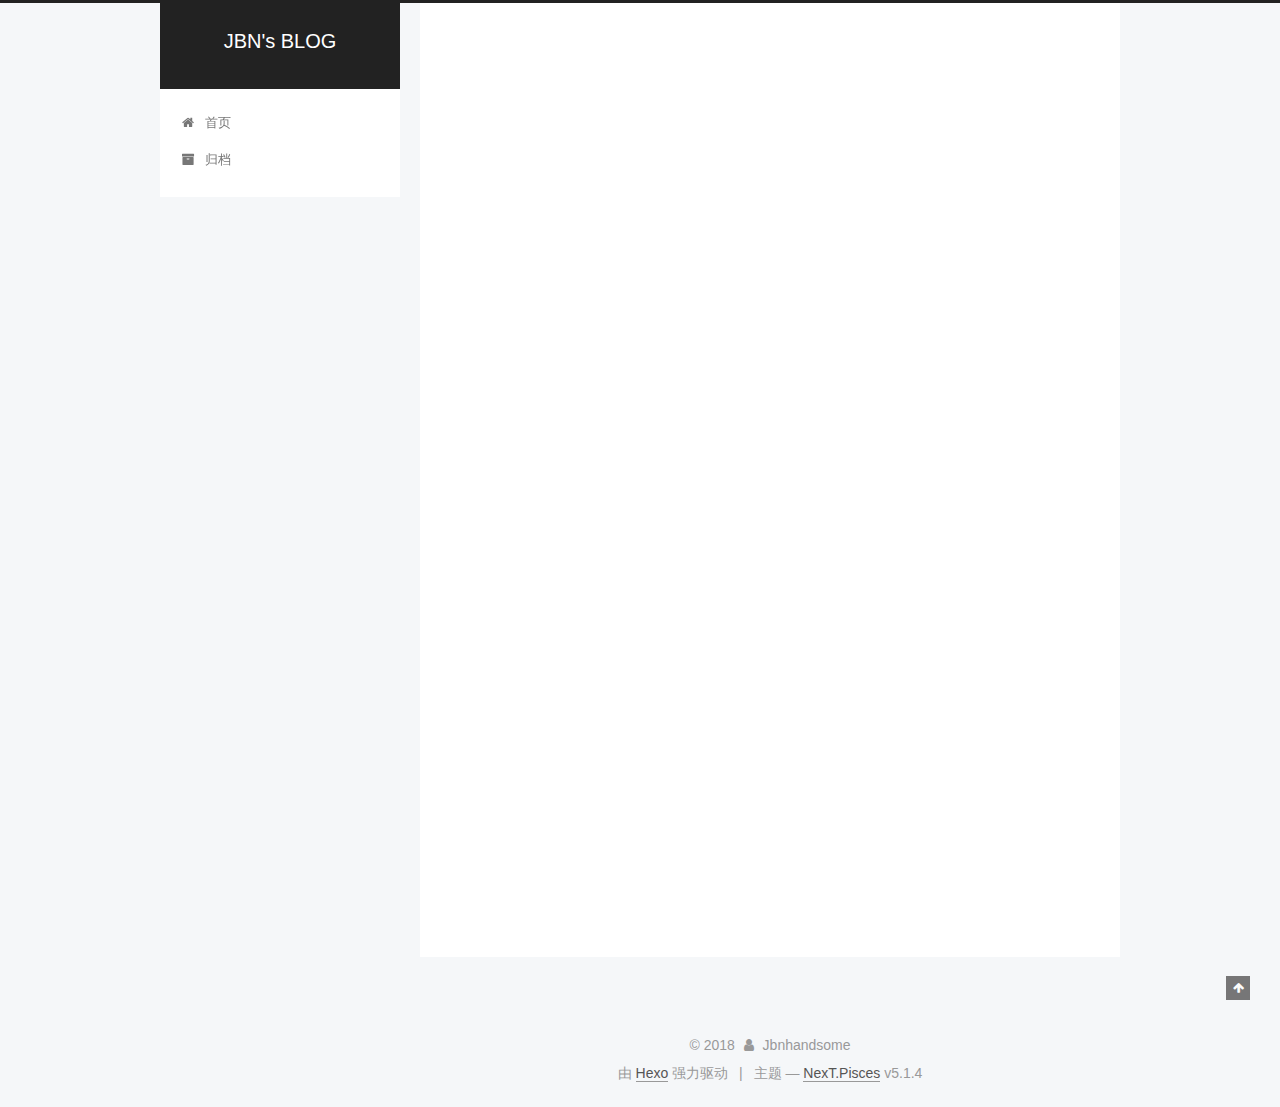
==== commit 6c8fd11a: "Site updated: 2018-10-26 11:54:11" ====
--- a/index.html
+++ b/index.html
@@ -233,6 +233,132 @@
   
   
   <div class="post-block">
+    <link itemprop="mainEntityOfPage" href="http://yoursite.com/2018/10/26/Towers-of-Hanoi/">
+
+    <span hidden itemprop="author" itemscope="" itemtype="http://schema.org/Person">
+      <meta itemprop="name" content="Jbnhandsome">
+      <meta itemprop="description" content="">
+      <meta itemprop="image" content="/images/avatar.gif">
+    </span>
+
+    <span hidden itemprop="publisher" itemscope="" itemtype="http://schema.org/Organization">
+      <meta itemprop="name" content="JBN's BLOG">
+    </span>
+
+    
+      <header class="post-header">
+
+        
+        
+          <h1 class="post-title" itemprop="name headline">
+                
+                <a class="post-title-link" href="/2018/10/26/Towers-of-Hanoi/" itemprop="url">Towers of Hanoi</a></h1>
+        
+
+        <div class="post-meta">
+          <span class="post-time">
+            
+              <span class="post-meta-item-icon">
+                <i class="fa fa-calendar-o"></i>
+              </span>
+              
+                <span class="post-meta-item-text">发表于</span>
+              
+              <time title="创建于" itemprop="dateCreated datePublished" datetime="2018-10-26T11:53:17+08:00">
+                2018-10-26
+              </time>
+            
+
+            
+
+            
+          </span>
+
+          
+
+          
+            
+          
+
+          
+          
+
+          
+
+          
+
+          
+
+        </div>
+      </header>
+    
+
+    
+    
+    
+    <div class="post-body" itemprop="articleBody">
+
+      
+      
+
+      
+        
+          
+          
+          
+          <!--noindex-->
+          <div class="post-button text-center">
+            <a class="btn" href="/2018/10/26/Towers-of-Hanoi/#more" rel="contents">
+              阅读全文 &raquo;
+            </a>
+          </div>
+          <!--/noindex-->
+        
+      
+    </div>
+    
+    
+    
+
+    
+
+    
+
+    
+
+    <footer class="post-footer">
+      
+
+      
+
+      
+
+      
+      
+        <div class="post-eof"></div>
+      
+    </footer>
+  </div>
+  
+  
+  
+  </article>
+
+
+    
+      
+
+  
+
+  
+  
+  
+
+  <article class="post post-type-normal" itemscope="" itemtype="http://schema.org/Article">
+  
+  
+  
+  <div class="post-block">
     <link itemprop="mainEntityOfPage" href="http://yoursite.com/2018/10/23/Hi-Jbn/">
 
     <span hidden itemprop="author" itemscope="" itemtype="http://schema.org/Person">
@@ -518,7 +644,7 @@
               
                 <a href="/archives/">
               
-                  <span class="site-state-item-count">2</span>
+                  <span class="site-state-item-count">3</span>
                   <span class="site-state-item-name">日志</span>
                 </a>
               </div>
--- a/css/main.css
+++ b/css/main.css
@@ -189,7 +189,7 @@
   font-size: 14px;
   line-height: 2;
   color: #555;
-  background: #fff;
+  background: #f5f7f9;
 }
 @media (max-width: 767px) {
   body {
@@ -653,8 +653,8 @@
 @media (min-width: 992px) {
   .full-image.full-image.full-image.full-image {
     max-width: none;
-    width: 110%;
-    margin: 25px -5%;
+    width: 118%;
+    margin: 0 -9%;
   }
 }
 .blockquote-center,
@@ -940,11 +940,11 @@
   display: inline-block;
   padding: 0 20px;
   font-size: 14px;
-  color: #fff;
-  background: #222;
-  border: 2px solid #222;
+  color: #555;
+  background: #fff;
+  border: 2px solid #555;
   text-decoration: none;
-  border-radius: 0;
+  border-radius: 2px;
   transition-property: background-color;
   transition-duration: 0.2s;
   transition-timing-function: ease-in-out;
@@ -953,8 +953,8 @@
 }
 .btn:hover {
   border-color: #222;
-  color: #222;
-  background: #fff;
+  color: #fff;
+  background: #222;
 }
 .btn +.btn {
   margin: 0 0 8px 8px;
@@ -1066,7 +1066,7 @@
   width: 24px;
   background: #222;
   font-size: 12px;
-  opacity: 1;
+  opacity: 0.6;
   color: #fff;
   cursor: pointer;
   text-align: center;
@@ -1087,7 +1087,7 @@
   }
 }
 .back-to-top.back-to-top-on {
-  bottom: 19px;
+  bottom: 30px;
 }
 .header {
   background: transparent;
@@ -1136,7 +1136,7 @@
 .site-subtitle {
   margin-top: 10px;
   font-size: 13px;
-  color: #999;
+  color: #ddd;
 }
 .use-motion .brand {
   opacity: 0;
@@ -1209,7 +1209,8 @@
   transition-timing-function: ease-in-out;
   transition-delay: 0s;
 }
-.menu .menu-item a:hover {
+.menu .menu-item a:hover,
+.menu-item-active a {
   border-bottom-color: #222;
 }
 .menu .menu-item .fa {
@@ -1735,23 +1736,32 @@
   margin-top: 0;
 }
 .site-author-image {
-  display: block;
   margin: 0 auto;
   padding: 2px;
-  max-width: 96px;
+  max-width: 120px;
   height: auto;
-  border: 2px solid #333;
+  border: 1px solid #eee;
+  border-radius: 50%;
+  -webkit-border-radius: 50%;
+  -moz-border-radius: 50%;
+  transition: 1.4s all;
+}
+.site-author-image:hover {
+  -webkit-transform: rotate(360deg);
+  -moz-transform: rotate(360deg);
+  -ms-transform: rotate(360deg);
+  -transform: rotate(360deg);
 }
 .site-author-name {
-  margin: 5px 0 0;
+  margin: 0;
   text-align: center;
-  color: #f5f5f5;
-  font-weight: normal;
+  color: #222;
+  font-weight: 600;
 }
 .site-description {
-  margin-top: 5px;
+  margin-top: 0;
   text-align: center;
-  font-size: 14px;
+  font-size: 13px;
   color: #999;
 }
 .site-state {
@@ -1763,7 +1773,7 @@
 .site-state-item {
   display: inline-block;
   padding: 0 15px;
-  border-left: 1px solid #333;
+  border-left: 1px solid #eee;
 }
 .site-state-item:first-child {
   border-left: none;
@@ -1776,11 +1786,11 @@
   text-align: center;
   color: inherit;
   font-weight: 600;
-  font-size: 18px;
+  font-size: 16px;
 }
 .site-state-item-name {
   font-size: 13px;
-  color: inherit;
+  color: #999;
 }
 .feed-link {
   margin-top: 20px;
@@ -1822,7 +1832,7 @@
   width: 4px;
   height: 4px;
   border-radius: 50%;
-  background: #3b2165;
+  background: #b99eff;
 }
 .links-of-blogroll {
   font-size: 13px;
@@ -1860,7 +1870,7 @@
   color: #555;
 }
 .sidebar-nav li:hover {
-  color: #f5f5f5;
+  color: #fc6423;
 }
 .page-post-detail .sidebar-nav-toc {
   padding: 0 5px;
@@ -1869,11 +1879,11 @@
   margin-left: 10px;
 }
 .sidebar-nav .sidebar-nav-active {
-  color: #87daff;
-  border-bottom-color: #87daff;
+  color: #fc6423;
+  border-bottom-color: #fc6423;
 }
 .sidebar-nav .sidebar-nav-active:hover {
-  color: #87daff;
+  color: #fc6423;
 }
 .sidebar-panel {
   display: none;
@@ -1906,12 +1916,12 @@
   transition-timing-function: ease-in-out;
   transition-delay: 0s;
   transition-property: all;
-  color: #999;
-  border-bottom-color: #555;
+  color: #666;
+  border-bottom-color: #ccc;
 }
 .post-toc ol a:hover {
-  color: #ccc;
-  border-bottom-color: #ccc;
+  color: #000;
+  border-bottom-color: #000;
 }
 .post-toc .nav-item {
   overflow: hidden;
@@ -1933,14 +1943,14 @@
   display: block;
 }
 .post-toc .nav .active > a {
-  color: #87daff;
-  border-bottom-color: #87daff;
+  color: #fc6423;
+  border-bottom-color: #fc6423;
 }
 .post-toc .nav .active-current > a {
-  color: #87daff;
+  color: #fc6423;
 }
 .post-toc .nav .active-current > a:hover {
-  color: #87daff;
+  color: #fc6423;
 }
 .footer {
   font-size: 14px;
@@ -2345,6 +2355,16 @@
   transform: translate(-50%, -50%);
   color: #ccc;
 }
+@media (min-width: 768px) and (max-width: 991px) {
+  .busuanzi-count {
+    width: auto;
+  }
+}
+@media (max-width: 767px) {
+  .busuanzi-count {
+    width: auto;
+  }
+}
 .site-uv,
 .site-pv,
 .page-pv {
@@ -2580,83 +2600,403 @@
   }
 }
 .page-post-detail .sidebar-toggle-line {
-  background: #87daff;
+  background: #fc6423;
 }
 .page-post-detail .comments {
   overflow: hidden;
 }
-@media (max-width: 767px) {
-  .header-inner,
-  .container .main-inner,
+.header {
+  position: relative;
+  margin: 0 auto;
+  width: 960px;
+}
+@media (min-width: 768px) and (max-width: 991px) {
+  .header {
+    width: auto;
+  }
+}
+@media (max-width: 767px) {
+  .header {
+    width: auto;
+  }
+}
+.header-inner {
+  position: absolute;
+  top: 0;
+  overflow: hidden;
+  padding: 0;
+  width: 240px;
+  background: #fff;
+  box-shadow: initial;
+  border-radius: initial;
+}
+@media (min-width: 1600px) {
+  .container .header-inner {
+    width: 240px;
+  }
+}
+@media (min-width: 768px) and (max-width: 991px) {
+  .header-inner {
+    position: relative;
+    width: auto;
+    border-radius: initial;
+  }
+}
+@media (max-width: 767px) {
+  .header-inner {
+    position: relative;
+    width: auto;
+    border-radius: initial;
+  }
+}
+.main:before,
+.main:after {
+  content: " ";
+  display: table;
+}
+.main:after {
+  clear: both;
+}
+@media (min-width: 768px) and (max-width: 991px) {
+  .main {
+    padding-bottom: 100px;
+  }
+}
+@media (max-width: 767px) {
+  .main {
+    padding-bottom: 100px;
+  }
+}
+.container .main-inner {
+  width: 960px;
+}
+@media (min-width: 768px) and (max-width: 991px) {
+  .container .main-inner {
+    width: auto;
+  }
+}
+@media (max-width: 767px) {
+  .container .main-inner {
+    width: auto;
+  }
+}
+.content-wrap {
+  float: right;
+  box-sizing: border-box;
+  padding: 40px;
+  width: 700px;
+  background: #fff;
+  min-height: 700px;
+  box-shadow: initial;
+  border-radius: initial;
+}
+@media (min-width: 768px) and (max-width: 991px) {
+  .content-wrap {
+    width: 100%;
+    padding: 20px;
+    border-radius: initial;
+  }
+}
+@media (max-width: 767px) {
+  .content-wrap {
+    width: 100%;
+    padding: 20px;
+    min-height: auto;
+    border-radius: initial;
+  }
+}
+.sidebar {
+  position: static;
+  float: left;
+  margin-top: 300px;
+  width: 240px;
+  background: #f5f7f9;
+  box-shadow: none;
+}
+@media (min-width: 768px) and (max-width: 991px) {
+  .sidebar {
+    display: none;
+  }
+}
+@media (max-width: 767px) {
+  .sidebar {
+    display: none;
+  }
+}
+.sidebar-toggle {
+  display: none;
+}
+.footer-inner {
+  width: 960px;
+  padding-left: 260px;
+}
+@media (min-width: 768px) and (max-width: 991px) {
   .footer-inner {
     width: auto;
-  }
-}
-embed {
-  display: block;
-  margin: 0px auto 25px auto;
-}
-.custom-logo .site-meta-headline {
-  text-align: center;
-}
-.custom-logo .brand {
+    padding-left: 0 !important;
+    padding-right: 0 !important;
+  }
+}
+@media (max-width: 767px) {
+  .footer-inner {
+    width: auto;
+    padding-left: 0 !important;
+    padding-right: 0 !important;
+  }
+}
+.sidebar-position-right .header-inner {
+  right: 0;
+}
+.sidebar-position-right .content-wrap {
+  float: left;
+}
+.sidebar-position-right .sidebar {
+  float: right;
+}
+.sidebar-position-right .footer-inner {
+  padding-left: 0;
+  padding-right: 260px;
+}
+.site-brand-wrapper {
+  position: relative;
+}
+.site-meta {
+  padding: 20px 0;
+  color: #fff;
+  background: #222;
+}
+@media (min-width: 768px) and (max-width: 991px) {
+  .site-meta {
+    box-shadow: 0 0 16px rgba(0,0,0,0.5);
+  }
+}
+@media (max-width: 767px) {
+  .site-meta {
+    box-shadow: 0 0 16px rgba(0,0,0,0.5);
+  }
+}
+.brand {
+  padding: 0;
   background: none;
 }
-.custom-logo .site-title {
-  margin: 10px auto 0;
-  font-size: 24px;
-  color: #222;
-}
-.custom-logo .site-title a {
-  border: none;
-}
-.custom-logo-image {
-  margin: 0 auto;
-  padding: 5px;
-  max-width: 150px;
-  background: #fff;
-}
-@media (max-width: 767px) {
-  .site-nav {
-    position: absolute;
-    left: 0;
-    top: 52px;
-    margin: 0;
-    width: 100%;
-    padding: 0;
-    background: #fff;
-    border-bottom: 1px solid #ddd;
-    z-index: 1030;
-  }
-}
-@media (max-width: 767px) {
-  .menu {
-    text-align: left;
-  }
-}
-@media (max-width: 767px) {
-  .menu .menu-item {
-    display: block;
-    margin: 0 10px;
-    vertical-align: top;
-  }
-}
-@media (max-width: 767px) {
-  .menu .menu-item br {
-    display: none;
-  }
-}
-@media (max-width: 767px) {
-  .menu .menu-item a {
-    padding: 5px 10px;
-  }
-}
-.menu .menu-item .fa {
-  margin-right: 0;
+.brand:hover {
+  color: #fff;
+}
+.site-subtitle {
+  margin: 10px 10px 0;
+  font-weight: initial;
 }
 .site-search form {
   display: none;
 }
+.site-nav {
+  border-top: none;
+}
+@media (min-width: 768px) and (max-width: 991px) {
+  .site-nav {
+    display: none !important;
+  }
+}
+@media (min-width: 768px) and (max-width: 991px) {
+  .site-nav-on {
+    display: block !important;
+  }
+}
+.menu .menu-item {
+  display: block;
+  margin: 0;
+}
+.menu .menu-item a {
+  position: relative;
+  box-sizing: border-box;
+  padding: 5px 20px;
+  text-align: left;
+  line-height: inherit;
+  transition-property: background-color;
+  transition-duration: 0.2s;
+  transition-timing-function: ease-in-out;
+  transition-delay: 0s;
+}
+.menu .menu-item a:hover,
+.menu-item-active a {
+  background: #f9f9f9;
+  border-bottom-color: #fff;
+}
+.menu .menu-item br {
+  display: none;
+}
+.menu-item-active a:after {
+  content: " ";
+  position: absolute;
+  top: 50%;
+  margin-top: -3px;
+  right: 15px;
+  width: 6px;
+  height: 6px;
+  border-radius: 50%;
+  background-color: #bbb;
+}
+.btn-bar {
+  background-color: #fff;
+}
+.site-nav-toggle {
+  left: 20px;
+  top: 50%;
+  -webkit-transform: translateY(-50%);
+  -webkit-transform: translateY(-50%);
+  -moz-transform: translateY(-50%);
+  -ms-transform: translateY(-50%);
+  -o-transform: translateY(-50%);
+  transform: translateY(-50%);
+}
+@media (min-width: 768px) and (max-width: 991px) {
+  .site-nav-toggle {
+    display: block;
+  }
+}
+.use-motion .sidebar .motion-element {
+  opacity: 1;
+}
+.sidebar {
+  margin-left: -100%;
+  right: auto;
+  bottom: auto;
+  -webkit-transform: none;
+}
+.sidebar-inner {
+  box-sizing: border-box;
+  width: 240px;
+  color: #555;
+  background: #fff;
+  box-shadow: initial;
+  border-radius: initial;
+  opacity: 0;
+}
+.sidebar-inner.affix {
+  position: fixed;
+  top: 12px;
+}
+.sidebar-inner.affix-bottom {
+  position: absolute;
+}
+.site-overview {
+  text-align: left;
+}
+.site-author:before,
+.site-author:after {
+  content: " ";
+  display: table;
+}
+.site-author:after {
+  clear: both;
+}
+.sidebar a {
+  color: #555;
+}
+.sidebar a:hover {
+  color: #222;
+}
+.site-state-item {
+  padding: 0 10px;
+}
+.links-of-author-item a:before {
+  display: none;
+}
+.links-of-author-item a {
+  border-bottom: none;
+  text-decoration: underline;
+}
+.feed-link {
+  border-top: 1px dotted #ccc;
+  border-bottom: 1px dotted #ccc;
+  text-align: center;
+}
+.feed-link a {
+  display: block;
+  color: #fc6423;
+  border: none;
+}
+.feed-link a:hover {
+  background: none;
+  color: #e34603;
+}
+.feed-link a:hover i {
+  color: #e34603;
+}
+.links-of-author {
+  display: flex;
+  flex-wrap: wrap;
+  justify-content: center;
+}
+.links-of-author-item {
+  margin: 5px 0 0;
+  width: 50%;
+}
+.links-of-author-item a {
+  max-width: 216px;
+  box-sizing: border-box;
+  display: inline-block;
+  margin-right: 0;
+  margin-bottom: 0;
+  padding: 0 5px;
+  overflow: hidden;
+  white-space: nowrap;
+  text-overflow: ellipsis;
+}
+.links-of-author-item a {
+  display: block;
+  text-decoration: none;
+}
+.links-of-author-item a:hover {
+  border-radius: 4px;
+  background: #eee;
+}
+.links-of-author-item .fa {
+  margin-right: 2px;
+  font-size: 16px;
+}
+.links-of-author-item .fa-globe {
+  font-size: 15px;
+}
+.links-of-blogroll {
+  text-align: center;
+  margin-top: 20px;
+  padding: 3px 0 0;
+  border-top: 1px dotted #ccc;
+}
+.links-of-blogroll-title {
+  margin-top: 0;
+}
+.links-of-blogroll-item {
+  padding: 0;
+}
+.links-of-blogroll-inline:before,
+.links-of-blogroll-inline:after {
+  content: " ";
+  display: table;
+}
+.links-of-blogroll-inline:after {
+  clear: both;
+}
 .links-of-blogroll-inline .links-of-blogroll-item {
-  display: inline-block;
-}
+  margin: 5px 0 0;
+  width: 50%;
+  display: inline-block;
+  width: unset;
+}
+.links-of-blogroll-inline .links-of-blogroll-item a {
+  max-width: 216px;
+  box-sizing: border-box;
+  display: inline-block;
+  margin-right: 0;
+  margin-bottom: 0;
+  padding: 0 5px;
+  overflow: hidden;
+  white-space: nowrap;
+  text-overflow: ellipsis;
+}
+@media (max-width: 767px) {
+  .post-body {
+    text-align: justify;
+  }
+}
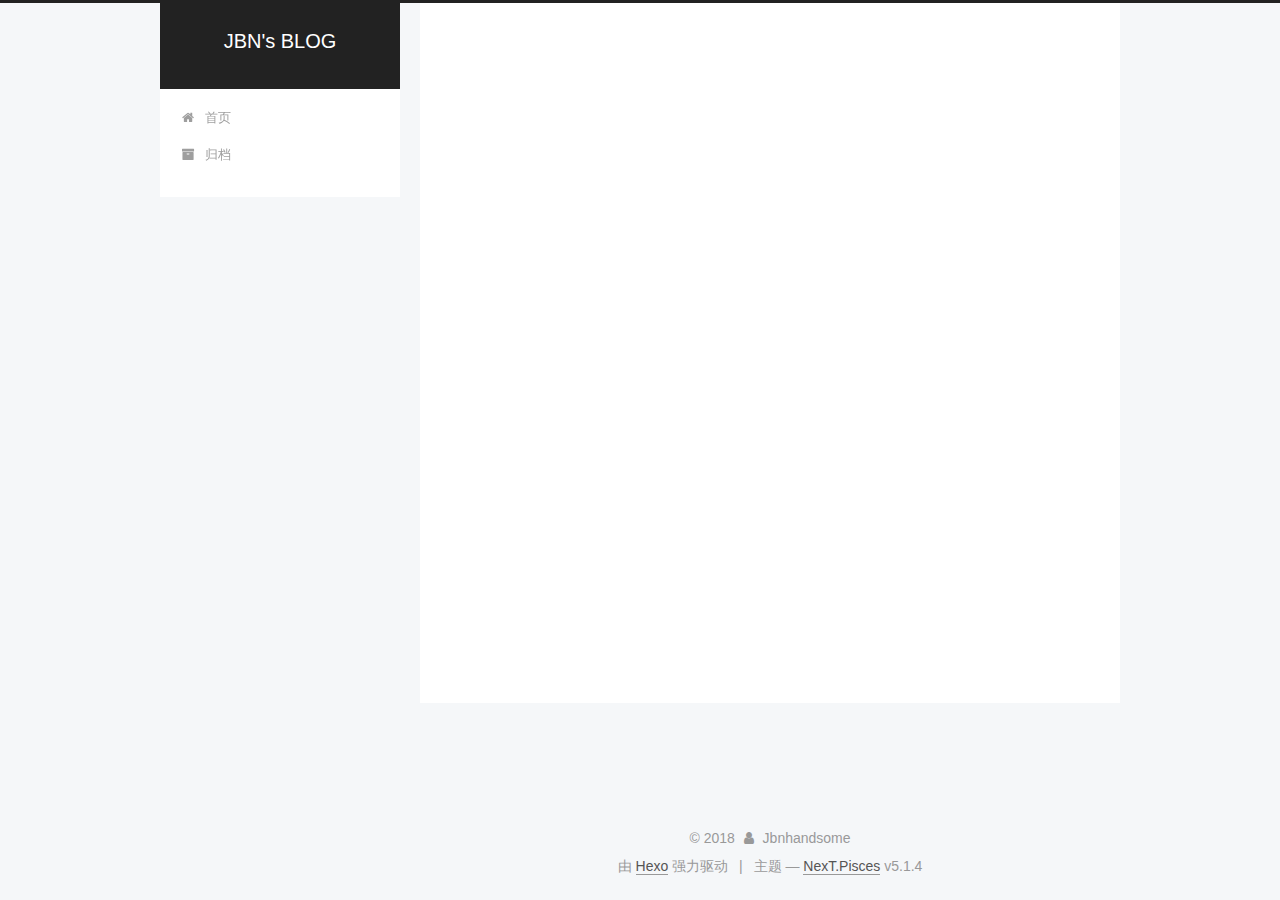
==== commit 7a39a4c3: "Site updated: 2018-10-26 23:54:28" ====
--- a/index.html
+++ b/index.html
@@ -233,132 +233,6 @@
   
   
   <div class="post-block">
-    <link itemprop="mainEntityOfPage" href="http://yoursite.com/2018/10/26/Towers-of-Hanoi/">
-
-    <span hidden itemprop="author" itemscope="" itemtype="http://schema.org/Person">
-      <meta itemprop="name" content="Jbnhandsome">
-      <meta itemprop="description" content="">
-      <meta itemprop="image" content="/images/avatar.gif">
-    </span>
-
-    <span hidden itemprop="publisher" itemscope="" itemtype="http://schema.org/Organization">
-      <meta itemprop="name" content="JBN's BLOG">
-    </span>
-
-    
-      <header class="post-header">
-
-        
-        
-          <h1 class="post-title" itemprop="name headline">
-                
-                <a class="post-title-link" href="/2018/10/26/Towers-of-Hanoi/" itemprop="url">Towers of Hanoi</a></h1>
-        
-
-        <div class="post-meta">
-          <span class="post-time">
-            
-              <span class="post-meta-item-icon">
-                <i class="fa fa-calendar-o"></i>
-              </span>
-              
-                <span class="post-meta-item-text">发表于</span>
-              
-              <time title="创建于" itemprop="dateCreated datePublished" datetime="2018-10-26T11:53:17+08:00">
-                2018-10-26
-              </time>
-            
-
-            
-
-            
-          </span>
-
-          
-
-          
-            
-          
-
-          
-          
-
-          
-
-          
-
-          
-
-        </div>
-      </header>
-    
-
-    
-    
-    
-    <div class="post-body" itemprop="articleBody">
-
-      
-      
-
-      
-        
-          
-          
-          
-          <!--noindex-->
-          <div class="post-button text-center">
-            <a class="btn" href="/2018/10/26/Towers-of-Hanoi/#more" rel="contents">
-              阅读全文 &raquo;
-            </a>
-          </div>
-          <!--/noindex-->
-        
-      
-    </div>
-    
-    
-    
-
-    
-
-    
-
-    
-
-    <footer class="post-footer">
-      
-
-      
-
-      
-
-      
-      
-        <div class="post-eof"></div>
-      
-    </footer>
-  </div>
-  
-  
-  
-  </article>
-
-
-    
-      
-
-  
-
-  
-  
-  
-
-  <article class="post post-type-normal" itemscope="" itemtype="http://schema.org/Article">
-  
-  
-  
-  <div class="post-block">
     <link itemprop="mainEntityOfPage" href="http://yoursite.com/2018/10/23/Hi-Jbn/">
 
     <span hidden itemprop="author" itemscope="" itemtype="http://schema.org/Person">
@@ -644,7 +518,7 @@
               
                 <a href="/archives/">
               
-                  <span class="site-state-item-count">3</span>
+                  <span class="site-state-item-count">2</span>
                   <span class="site-state-item-name">日志</span>
                 </a>
               </div>
--- a/css/main.css
+++ b/css/main.css
@@ -1832,7 +1832,7 @@
   width: 4px;
   height: 4px;
   border-radius: 50%;
-  background: #b99eff;
+  background: #ff0b05;
 }
 .links-of-blogroll {
   font-size: 13px;
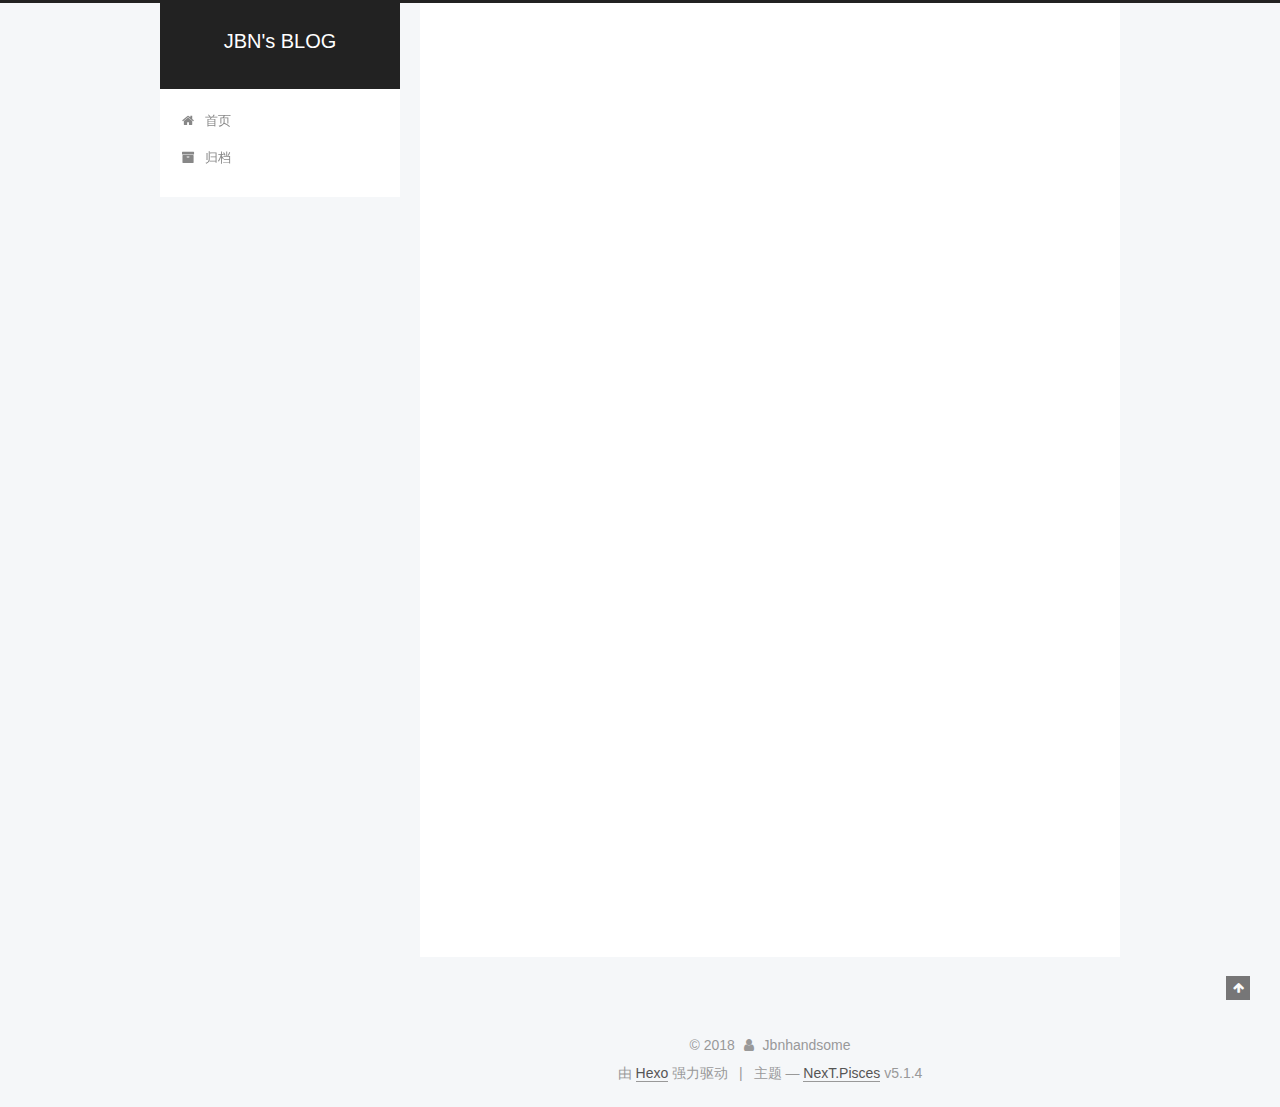
==== commit 3c001654: "Site updated: 2018-10-27 11:28:11" ====
--- a/index.html
+++ b/index.html
@@ -233,6 +233,132 @@
   
   
   <div class="post-block">
+    <link itemprop="mainEntityOfPage" href="http://yoursite.com/2018/10/27/test/">
+
+    <span hidden itemprop="author" itemscope="" itemtype="http://schema.org/Person">
+      <meta itemprop="name" content="Jbnhandsome">
+      <meta itemprop="description" content="">
+      <meta itemprop="image" content="/images/avatar.gif">
+    </span>
+
+    <span hidden itemprop="publisher" itemscope="" itemtype="http://schema.org/Organization">
+      <meta itemprop="name" content="JBN's BLOG">
+    </span>
+
+    
+      <header class="post-header">
+
+        
+        
+          <h1 class="post-title" itemprop="name headline">
+                
+                <a class="post-title-link" href="/2018/10/27/test/" itemprop="url">test</a></h1>
+        
+
+        <div class="post-meta">
+          <span class="post-time">
+            
+              <span class="post-meta-item-icon">
+                <i class="fa fa-calendar-o"></i>
+              </span>
+              
+                <span class="post-meta-item-text">发表于</span>
+              
+              <time title="创建于" itemprop="dateCreated datePublished" datetime="2018-10-27T11:27:07+08:00">
+                2018-10-27
+              </time>
+            
+
+            
+
+            
+          </span>
+
+          
+
+          
+            
+          
+
+          
+          
+
+          
+
+          
+
+          
+
+        </div>
+      </header>
+    
+
+    
+    
+    
+    <div class="post-body" itemprop="articleBody">
+
+      
+      
+
+      
+        
+          
+          
+          
+          <!--noindex-->
+          <div class="post-button text-center">
+            <a class="btn" href="/2018/10/27/test/#more" rel="contents">
+              阅读全文 &raquo;
+            </a>
+          </div>
+          <!--/noindex-->
+        
+      
+    </div>
+    
+    
+    
+
+    
+
+    
+
+    
+
+    <footer class="post-footer">
+      
+
+      
+
+      
+
+      
+      
+        <div class="post-eof"></div>
+      
+    </footer>
+  </div>
+  
+  
+  
+  </article>
+
+
+    
+      
+
+  
+
+  
+  
+  
+
+  <article class="post post-type-normal" itemscope="" itemtype="http://schema.org/Article">
+  
+  
+  
+  <div class="post-block">
     <link itemprop="mainEntityOfPage" href="http://yoursite.com/2018/10/23/Hi-Jbn/">
 
     <span hidden itemprop="author" itemscope="" itemtype="http://schema.org/Person">
@@ -518,7 +644,7 @@
               
                 <a href="/archives/">
               
-                  <span class="site-state-item-count">2</span>
+                  <span class="site-state-item-count">3</span>
                   <span class="site-state-item-name">日志</span>
                 </a>
               </div>
--- a/css/main.css
+++ b/css/main.css
@@ -1832,7 +1832,7 @@
   width: 4px;
   height: 4px;
   border-radius: 50%;
-  background: #ff0b05;
+  background: #d75047;
 }
 .links-of-blogroll {
   font-size: 13px;
